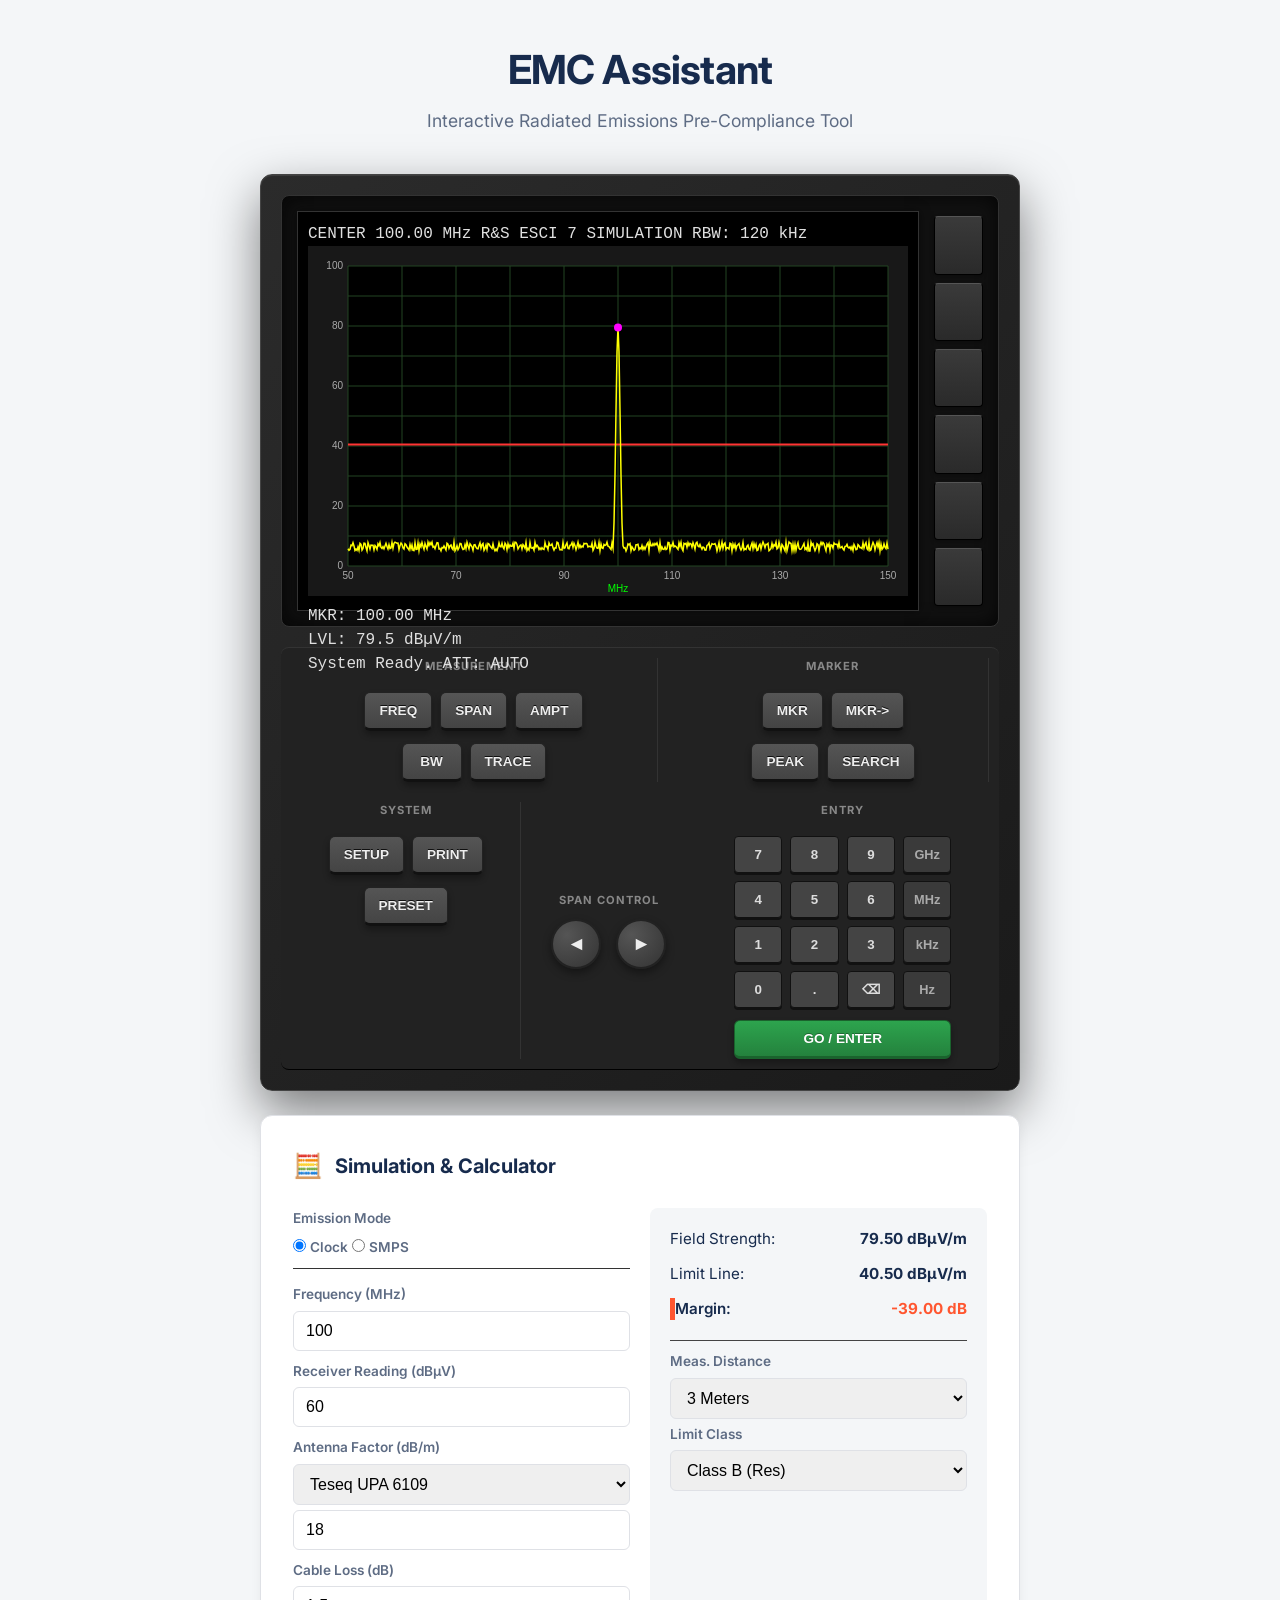
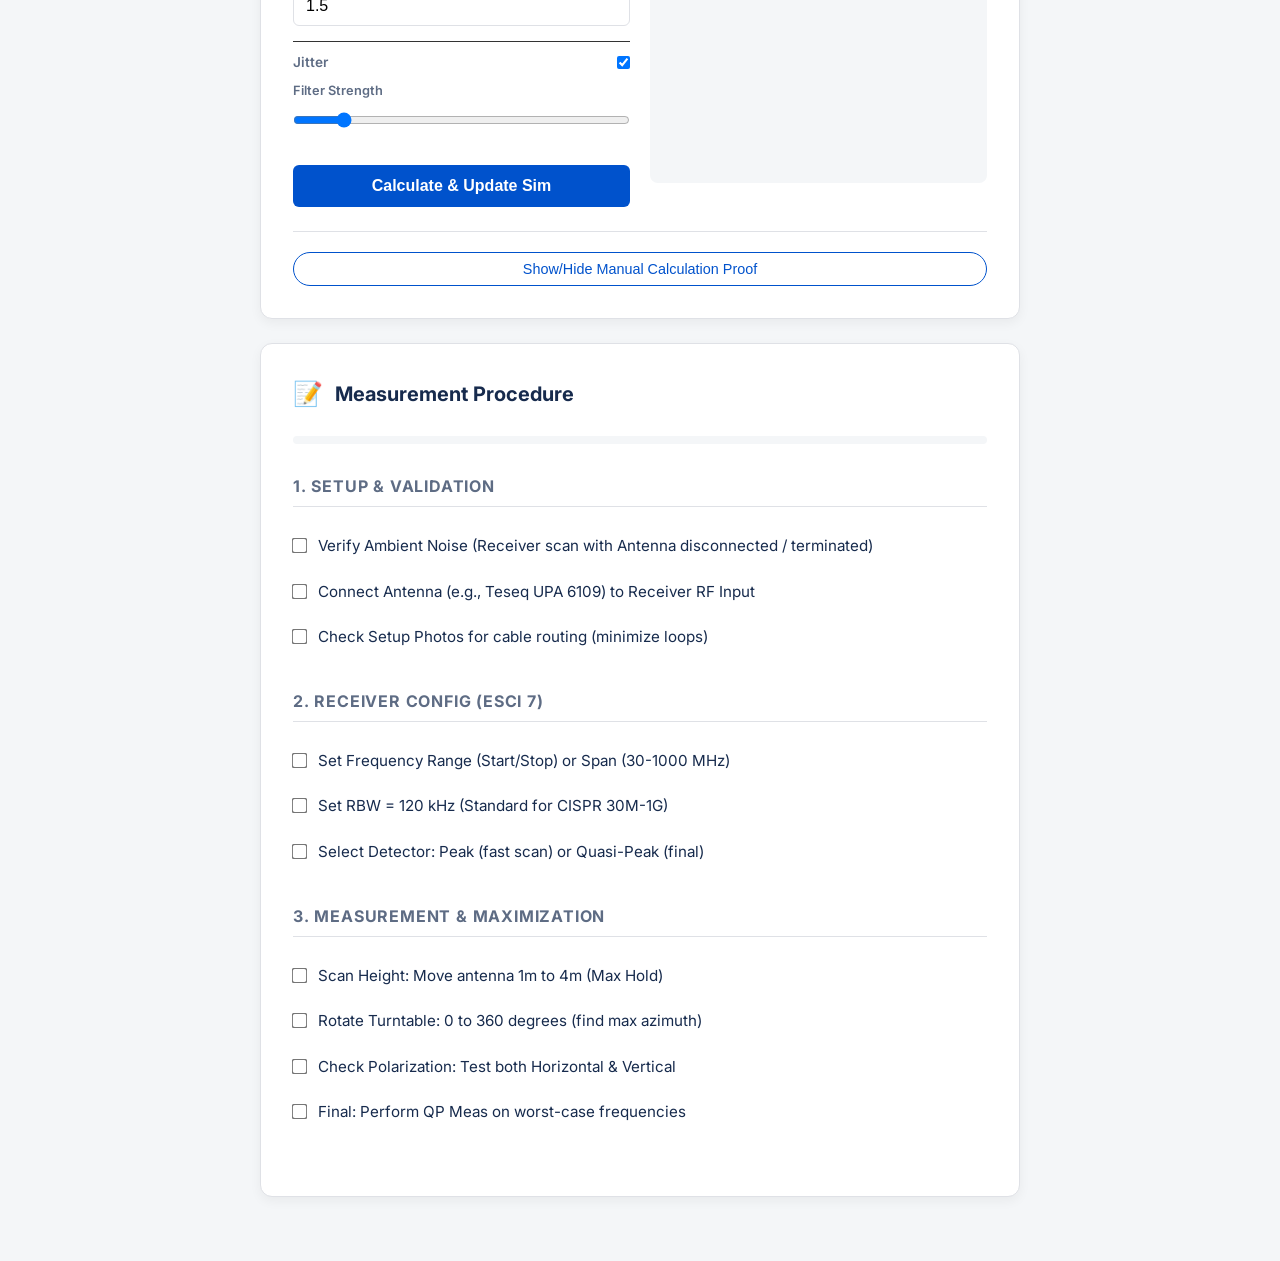
==== index.html @ 4be661ae "remove knob Added incrementing and deprecating arrows for frequency span instead" ====
<!DOCTYPE html>
<html lang="en">

<head>
    <meta charset="UTF-8">
    <meta name="viewport" content="width=device-width, initial-scale=1.0">
    <title>EMC Pre-Compliance Assistant</title>
    <link rel="stylesheet" href="style.css">
    <link href="https://fonts.googleapis.com/css2?family=Inter:wght@400;600;700&display=swap" rel="stylesheet">
</head>

<body>

    <div class="container">
        <header>
            <h1>EMC Assistant</h1>
            <p>Interactive Radiated Emissions Pre-Compliance Tool</p>
        </header>

        <!-- Full ESCI 7 Interface Simulation -->
        <div class="card esci-chassis">
            <div class="esci-display-area">
                <!-- Screen -->
                <div class="esci-screen">
                    <div class="screen-header">
                        <span class="header-left" id="center-freq-readout">CENTER 500.00 MHz</span>
                        <span class="header-center">R&S ESCI 7 SIMULATION</span>
                        <span class="header-right rbw-ind">RBW: 120 kHz</span>
                    </div>
                    <div class="screen-plot-area">
                        <canvas id="esci-canvas" width="600" height="350"></canvas>
                        <div id="marker-readout" class="marker-readout" style="display:none;">
                            MKR: <span id="mkr-freq">--</span> MHz <br>
                            LVL: <span id="mkr-level">--</span> dBµV/m
                        </div>
                    </div>
                    <div class="screen-footer">
                        <span id="footer-msg">System Ready.</span>
                        <span>ATT: AUTO</span>
                    </div>
                </div>

                <!-- Softkeys -->
                <div class="softkeys-container">
                    <button class="softkey" id="sk-1"></button>
                    <button class="softkey" id="sk-2"></button>
                    <button class="softkey" id="sk-3"></button>
                    <button class="softkey" id="sk-4"></button>
                    <button class="softkey" id="sk-5"></button>
                    <button class="softkey" id="sk-6"></button>
                </div>
            </div>

            <!-- Controls -->
            <div class="esci-control-panel">
                <!-- Measurement Block -->
                <div class="control-group meas-keys">
                    <div class="group-label">MEASUREMENT</div>
                    <div class="key-row">
                        <button class="hardkey" id="key-freq">FREQ</button>
                        <button class="hardkey" id="key-span">SPAN</button>
                        <button class="hardkey" id="key-ampt">AMPT</button>
                    </div>
                    <div class="key-row">
                        <button class="hardkey" id="key-bw">BW</button>
                        <button class="hardkey" id="key-trace">TRACE</button>
                    </div>
                </div>

                <!-- Marker & Search -->
                <div class="control-group">
                    <div class="group-label">MARKER</div>
                    <div class="key-row">
                        <button class="hardkey" id="key-mkr">MKR</button>
                        <button class="hardkey" id="key-mkr-fctn">MKR-></button>
                    </div>
                    <div class="key-row">
                        <button class="hardkey" id="key-peak">PEAK</button>
                        <button class="hardkey" id="key-search">SEARCH</button>
                    </div>
                </div>

                <!-- System -->
                <div class="control-group">
                    <div class="group-label">SYSTEM</div>
                    <div class="key-row">
                        <button class="hardkey" id="key-setup">SETUP</button>
                        <button class="hardkey" id="key-print">PRINT</button>
                    </div>
                    <div class="key-row">
                        <button class="hardkey" id="key-preset">PRESET</button>
                    </div>
                </div>

                <!-- Span Controls -->
                <div class="span-controls">
                    <div class="group-label">SPAN CONTROL</div>
                    <div class="span-btn-row">
                        <button class="span-btn" id="btn-span-down">◄</button>
                        <button class="span-btn" id="btn-span-up">►</button>
                    </div>
                </div>

                <!-- Numeric Keypad -->
                <div class="control-group">
                    <div class="group-label">ENTRY</div>
                    <div class="numpad-grid">
                        <button class="numkey">7</button><button class="numkey">8</button><button
                            class="numkey">9</button>
                        <button class="unitkey">GHz</button>
                        <button class="numkey">4</button><button class="numkey">5</button><button
                            class="numkey">6</button>
                        <button class="unitkey">MHz</button>
                        <button class="numkey">1</button><button class="numkey">2</button><button
                            class="numkey">3</button>
                        <button class="unitkey">kHz</button>
                        <button class="numkey">0</button><button class="numkey">.</button><button
                            class="numkey">⌫</button>
                        <button class="unitkey">Hz</button>
                        <!-- GO Button -->
                        <button class="hardkey large" id="key-go"
                            style="grid-column: span 4; background:#4c9; margin-top:4px;">GO / ENTER</button>
                    </div>
                </div>
            </div>
        </div>


        <!-- Calculator Bounds: Merged Config -->
        <div class="card">
            <h2><span class="icon">🧮</span> Simulation & Calculator</h2>

            <div class="calculator-grid">
                <div class="inputs">
                    <!-- Source Mode Selector (Moved Here) -->
                    <div class="input-group"
                        style="border-bottom: 1px solid #333; padding-bottom: 10px; margin-bottom: 15px;">
                        <label>Emission Mode</label>
                        <div class="toggle-group">
                            <input type="radio" id="mode-clock" name="source-mode" value="clock" checked>
                            <label for="mode-clock" class="toggle-btn" style="flex:1; text-align:center;">Clock</label>

                            <input type="radio" id="mode-smps" name="source-mode" value="smps">
                            <label for="mode-smps" class="toggle-btn" style="flex:1; text-align:center;">SMPS</label>
                        </div>
                    </div>

                    <!-- Frequency -->
                    <div class="input-group">
                        <label>Frequency (MHz)</label>
                        <input type="number" id="freq" placeholder="Fund Ctr" value="100">
                    </div>

                    <!-- Voltage -->
                    <div class="input-group" style="margin-top:10px;">
                        <label>Receiver Reading (dBµV)</label>
                        <input type="number" id="voltage" placeholder="Reading" value="60">
                    </div>

                    <!-- Antenna Factor -->
                    <div class="input-group" style="margin-top:10px;">
                        <label>Antenna Factor (dB/m)</label>
                        <select id="ant-select" style="margin-bottom: 5px;">
                            <option value="upa">Teseq UPA 6109</option>
                            <option value="bicon">Generic Biconicon</option>
                            <option value="horn">Generic Horn</option>
                            <option value="custom">Custom</option>
                        </select>
                        <input type="number" id="af" placeholder="AF" value="18">
                    </div>

                    <!-- Cable Loss -->
                    <div class="input-group" style="margin-top:10px;">
                        <label>Cable Loss (dB)</label>
                        <input type="number" id="cable" placeholder="Loss" value="1.5">
                    </div>

                    <!-- Realism Toggles (Compact) -->
                    <div class="input-group" style="margin-top:15px; border-top: 1px solid #333; padding-top: 10px;">
                        <div style="display:flex; justify-content:space-between; align-items:center;">
                            <label style="margin:0;">Jitter</label>
                            <input type="checkbox" id="toggle-jitter" checked>
                        </div>
                        <div style="margin-top:5px;">
                            <label style="font-size:0.8rem;">Filter Strength</label>
                            <input type="range" id="filter-slider" min="0" max="100" value="10" style="width:100%;">
                        </div>
                        <!-- Hidden/Fixed values for Noise/Realism to simplify UI -->
                        <input type="hidden" id="realism-slider" value="80">
                        <input type="hidden" id="noise-slider" value="20">
                    </div>

                    <button class="primary-btn" id="calc-btn" style="margin-top: 20px;">Calculate & Update Sim</button>
                </div>

                <div class="results-area">
                    <div class="result-row">
                        <span>Field Strength:</span>
                        <strong id="total-field">--</strong>
                    </div>
                    <div class="result-row">
                        <span>Limit Line:</span>
                        <strong id="limit-val">--</strong>
                    </div>
                    <div class="result-row margin-row" id="result-box">
                        <span>Margin:</span>
                        <strong id="margin-val">--</strong>
                    </div>

                    <!-- Distance & Class moved to Result Side to save vertical space -->
                    <div style="margin-top:20px; border-top:1px solid #444; padding-top:10px;">
                        <div class="input-group">
                            <label>Meas. Distance</label>
                            <select id="dist">
                                <option value="3" selected>3 Meters</option>
                                <option value="10">10 Meters</option>
                            </select>
                        </div>
                        <div class="input-group" style="margin-top:5px;">
                            <label>Limit Class</label>
                            <select id="class">
                                <option value="B" selected>Class B (Res)</option>
                                <option value="A">Class A (Ind)</option>
                            </select>
                        </div>
                    </div>
                </div>
            </div>

            <!-- Calculation Proof Section -->
            <div class="proof-section">
                <button class="toggle-proof-btn" id="toggle-proof">Show/Hide Manual Calculation Proof</button>

                <div id="proof-content" class="proof-content hidden">
                    <h3>Step-by-Step Verification</h3>
                    <p style="margin-bottom: 20px; color: #666; font-size: 0.9rem;">
                        Compliance requires the total Field Strength be below the Limit Line.
                        <br>Formula: Field Strength = Reading + Antenna Factor + Cable Loss
                    </p>

                    <!-- Step 1: Voltage -->
                    <div class="proof-step">
                        <div class="step-header">
                            <div class="step-num">1</div>
                            <h4>Receiver Reading (Volts)</h4>
                            <div class="step-math" id="math-voltage">Input: <strong>--</strong></div>
                            <button class="bio-toggle" data-target="bio-volt">?</button>
                        </div>
                        <div class="bio-content hidden" id="bio-volt">
                            <strong>What is this?</strong> The raw voltage level measured at the receiver's RF input
                            port.
                            It is typically expressed in dBµV.
                        </div>
                    </div>

                    <!-- Step 2: Antenna Factor -->
                    <div class="proof-step">
                        <div class="step-header">
                            <div class="step-num">2</div>
                            <h4>Antenna Factor (dB/m)</h4>
                            <div class="step-math" id="math-af">Add: <strong>--</strong></div>
                            <button class="bio-toggle" data-target="bio-af">?</button>
                        </div>
                        <div class="bio-content hidden" id="bio-af">
                            <strong>What is this?</strong> The conversion factor that relates the voltage at the antenna
                            terminals to the actual electric field strength.
                        </div>
                    </div>

                    <!-- Step 3: Cable Loss -->
                    <div class="proof-step">
                        <div class="step-header">
                            <div class="step-num">3</div>
                            <h4>Cable Attenuation (Loss)</h4>
                            <div class="step-math" id="math-cable">Add: <strong>--</strong></div>
                            <button class="bio-toggle" data-target="bio-cable">?</button>
                        </div>
                        <div class="bio-content hidden" id="bio-cable">
                            <strong>What is this?</strong> Signal power lost as it travels through the coaxial cable.
                        </div>
                    </div>

                    <!-- Step 4: Total -->
                    <div class="proof-step" style="border-bottom: 2px solid var(--primary);">
                        <div class="step-header">
                            <div class="step-num">4</div>
                            <h4>Total Field Strength</h4>
                            <div class="step-math large-math" id="math-total"><strong>= --</strong></div>
                        </div>
                        <div class="step-explanation">
                            Compare this value to the Limit Line to determine Pass/Fail.
                        </div>
                    </div>

                </div>
            </div>
        </div>

        <!-- Procedure Checklist -->
        <div class="card">
            <h2><span class="icon">📝</span> Measurement Procedure</h2>
            <div class="progress-bar">
                <div class="progress-fill" id="progress-fill"></div>
            </div>

            <div class="checklist-group">
                <h3>1. Setup & Validation</h3>
                <div class="checkbox-item">
                    <input type="checkbox" data-id="1">
                    <span>Verify Ambient Noise (Receiver scan with Antenna disconnected / terminated)</span>
                </div>
                <div class="checkbox-item">
                    <input type="checkbox" data-id="2">
                    <span>Connect Antenna (e.g., Teseq UPA 6109) to Receiver RF Input</span>
                </div>
                <div class="checkbox-item">
                    <input type="checkbox" data-id="3">
                    <span>Check Setup Photos for cable routing (minimize loops)</span>
                </div>
            </div>

            <div class="checklist-group">
                <h3>2. Receiver Config (ESCI 7)</h3>
                <div class="checkbox-item">
                    <input type="checkbox" data-id="4">
                    <span>Set Frequency Range (Start/Stop) or Span (30-1000 MHz)</span>
                </div>
                <div class="checkbox-item">
                    <input type="checkbox" data-id="5">
                    <span>Set RBW = 120 kHz (Standard for CISPR 30M-1G)</span>
                </div>
                <div class="checkbox-item">
                    <input type="checkbox" data-id="6">
                    <span>Select Detector: Peak (fast scan) or Quasi-Peak (final)</span>
                </div>
            </div>

            <div class="checklist-group">
                <h3>3. Measurement & Maximization</h3>
                <div class="checkbox-item">
                    <input type="checkbox" data-id="7">
                    <span>Scan Height: Move antenna 1m to 4m (Max Hold)</span>
                </div>
                <div class="checkbox-item">
                    <input type="checkbox" data-id="8">
                    <span>Rotate Turntable: 0 to 360 degrees (find max azimuth)</span>
                </div>
                <div class="checkbox-item">
                    <input type="checkbox" data-id="9">
                    <span>Check Polarization: Test both Horizontal & Vertical</span>
                </div>
                <div class="checkbox-item">
                    <input type="checkbox" data-id="10">
                    <span>Final: Perform QP Meas on worst-case frequencies</span>
                </div>
            </div>
        </div>
    </div>

    <script src="app.js"></script>
</body>

</html>
---- style.css ----
:root {
    --primary: #0052cc;
    --primary-hover: #0043a8;
    --bg-color: #f4f6f8;
    --card-bg: #ffffff;
    --text-main: #172b4d;
    --text-secondary: #5e6c84;
    --border-color: #dfe1e6;
    --success: #36b37e;
    --danger: #ff5630;
    --warning: #ffab00;
}

* {
    box-sizing: border-box;
    margin: 0;
    padding: 0;
}

body {
    font-family: 'Inter', -apple-system, BlinkMacSystemFont, sans-serif;
    background-color: var(--bg-color);
    color: var(--text-main);
    line-height: 1.5;
    -webkit-font-smoothing: antialiased;
}

.container {
    max-width: 800px;
    margin: 0 auto;
    padding: 40px 20px;
}

header {
    text-align: center;
    margin-bottom: 40px;
}

header h1 {
    font-weight: 700;
    font-size: 2.5rem;
    color: var(--text-main);
    margin-bottom: 8px;
    letter-spacing: -0.02em;
}

header p {
    color: var(--text-secondary);
    font-size: 1.1rem;
}

.card {
    background: var(--card-bg);
    border-radius: 12px;
    padding: 32px;
    margin-bottom: 24px;
    box-shadow: 0 4px 12px rgba(0, 0, 0, 0.05);
    border: 1px solid var(--border-color);
}

h2 {
    font-size: 1.25rem;
    margin-bottom: 24px;
    display: flex;
    align-items: center;
    gap: 12px;
}

.icon {
    font-size: 1.5rem;
}

/* Calculator Styles */
.calculator-grid {
    display: grid;
    grid-template-columns: 1fr 1fr;
    gap: 20px;
    margin-bottom: 24px;
}

.input-group {
    display: flex;
    flex-direction: column;
}

.input-group label {
    font-size: 0.85rem;
    font-weight: 600;
    margin-bottom: 6px;
    color: var(--text-secondary);
}

.input-group input,
.input-group select {
    padding: 10px 12px;
    border: 1px solid var(--border-color);
    border-radius: 6px;
    font-size: 1rem;
    transition: border-color 0.2s;
}

.input-group input:focus,
.input-group select:focus {
    outline: none;
    border-color: var(--primary);
    box-shadow: 0 0 0 2px rgba(0, 82, 204, 0.2);
}

.primary-btn {
    width: 100%;
    padding: 12px;
    background-color: var(--primary);
    color: white;
    border: none;
    border-radius: 6px;
    font-weight: 600;
    font-size: 1rem;
    cursor: pointer;
    transition: background-color 0.2s;
}

.primary-btn:hover {
    background-color: var(--primary-hover);
}

.results-area {
    background-color: var(--bg-color);
    padding: 20px;
    border-radius: 8px;
    margin-bottom: 24px;
}

.result-row {
    display: flex;
    justify-content: space-between;
    margin-bottom: 12px;
    font-size: 0.95rem;
}

.result-row:last-child {
    margin-bottom: 0;
    padding-top: 12px;
    border-top: 1px solid var(--border-color);
}

.margin-row span {
    font-weight: 600;
}

.pass {
    color: var(--success);
}

.fail {
    color: var(--danger);
}

/* Checklist Styles */
.progress-bar {
    height: 8px;
    background-color: var(--bg-color);
    border-radius: 4px;
    margin-bottom: 30px;
    overflow: hidden;
}

.progress-fill {
    height: 100%;
    background-color: var(--success);
    width: 0%;
    transition: width 0.3s ease;
}

.checklist-group {
    margin-bottom: 30px;
}

.checklist-group h3 {
    font-size: 1rem;
    text-transform: uppercase;
    letter-spacing: 0.05em;
    color: var(--text-secondary);
    margin-bottom: 16px;
    border-bottom: 1px solid var(--border-color);
    padding-bottom: 8px;
}

.checkbox-item {
    display: flex;
    align-items: flex-start;
    padding: 12px 0;
    cursor: pointer;
    transition: background-color 0.1s;
}

.checkbox-item:hover {
    background-color: rgba(0, 0, 0, 0.01);
}

.checkbox-item input {
    margin-right: 12px;
    margin-top: 4px;
    transform: scale(1.2);
}

.checkbox-item span {
    font-size: 0.95rem;
    line-height: 1.4;
}

/* Full Front Panel Simulation - Modern Dark Theme */
.esci-chassis {
    background: linear-gradient(135deg, #2b2b2b 0%, #1a1a1a 100%);
    border: 1px solid #444;
    border-radius: 12px;
    padding: 20px;
    box-shadow:
        0 20px 50px rgba(0, 0, 0, 0.5),
        inset 0 1px 1px rgba(255, 255, 255, 0.1);
    display: flex;
    flex-direction: column;
    gap: 20px;
}

.esci-display-area {
    display: flex;
    gap: 15px;
    background: #111;
    padding: 15px;
    border-radius: 8px;
    border: 1px solid #333;
    box-shadow: inset 0 0 20px rgba(0, 0, 0, 0.8);
}

/* Screen Layout */
.esci-screen {
    flex-grow: 1;
    background-color: #000;
    font-family: 'Consolas', 'Courier New', monospace;
    color: #e0e0e0;
    position: relative;
    height: 400px;
    border: 1px solid #333;
    display: flex;
    flex-direction: column;
    padding: 10px;
    box-shadow: 0 0 10px rgba(0, 0, 0, 0.5);
}

/* ... (Keep screen internals same, they are canvas/text) ... */

/* Softkeys - Modern Vertical Strip */
.softkeys-container {
    display: flex;
    flex-direction: column;
    gap: 8px;
    width: 90px;
    padding: 5px 0;
}

.softkey {
    flex-grow: 1;
    background: linear-gradient(to bottom, #3a3a3a, #2a2a2a);
    color: #ccc;
    border: 1px solid #000;
    border-top: 1px solid #555;
    border-radius: 4px;
    font-size: 0.75rem;
    font-weight: 600;
    cursor: pointer;
    transition: all 0.2s;
    text-transform: uppercase;
    box-shadow: 0 2px 4px rgba(0, 0, 0, 0.3);
    text-shadow: 0 -1px 0 rgba(0, 0, 0, 0.5);
}

.softkey:hover {
    background: linear-gradient(to bottom, #444, #333);
    color: #fff;
}

.softkey:active {
    background: #222;
    box-shadow: inset 0 2px 4px rgba(0, 0, 0, 0.5);
    transform: translateY(1px);
}

.softkey.active-sk {
    background: linear-gradient(to bottom, #0052cc, #003d99);
    color: white;
    box-shadow: 0 0 10px rgba(0, 82, 204, 0.5);
    border-color: #003380;
}

/* Control Panel - Streamlined Modern Layout */
.esci-control-panel {
    display: flex;
    flex-wrap: wrap;
    gap: 20px;
    justify-content: space-between;
    /* "Streamline" distribution */
    align-items: stretch;
    padding: 10px;
    background: #222;
    border-radius: 8px;
    border-top: 1px solid #333;
    border-bottom: 1px solid #000;
}

.control-group {
    background: transparent;
    /* Remove "box" look */
    border: none;
    border-right: 1px solid #333;
    /* Separators */
    padding: 0 20px;
    border-radius: 0;
    display: flex;
    flex-direction: column;
    align-items: center;
    gap: 12px;
    flex-grow: 1;
}

.control-group:last-child {
    border-right: none;
}

.group-label {
    font-size: 0.7rem;
    font-weight: 700;
    color: #888;
    margin-bottom: 5px;
    text-transform: uppercase;
    letter-spacing: 1px;
}

.key-row {
    display: flex;
    gap: 8px;
    flex-wrap: wrap;
    justify-content: center;
}

/* Hardkeys - Modern feel */
.hardkey {
    background: linear-gradient(to bottom, #555, #444);
    border: 1px solid #222;
    border-bottom: 3px solid #111;
    /* Physical depth */
    border-radius: 6px;
    padding: 10px 14px;
    font-size: 0.85rem;
    font-weight: 600;
    color: #eee;
    cursor: pointer;
    box-shadow: 0 4px 6px rgba(0, 0, 0, 0.3);
    text-shadow: 0 -1px 0 rgba(0, 0, 0, 0.8);
    transition: all 0.1s ease;
    min-width: 60px;
}

.hardkey:hover {
    background: linear-gradient(to bottom, #666, #555);
    color: #fff;
    transform: translateY(-1px);
}

.hardkey:active {
    transform: translateY(2px);
    border-bottom: 1px solid #111;
    box-shadow: inset 0 2px 4px rgba(0, 0, 0, 0.5);
    background: #333;
}

/* Specific Key Styles */
#key-go {
    background: linear-gradient(to bottom, #2da44e, #24823d) !important;
    color: white !important;
    border-color: #1a632d !important;
    text-shadow: 0 -1px 0 rgba(0, 0, 0, 0.3);
}

#key-go:hover {
    background: linear-gradient(to bottom, #35bf5b, #2aa04b) !important;
    box-shadow: 0 0 15px rgba(46, 164, 78, 0.4);
}

/* Span Control Buttons */
.span-controls {
    display: flex;
    flex-direction: column;
    align-items: center;
    justify-content: center;
    padding: 10px;
}

.span-btn-row {
    display: flex;
    gap: 15px;
    margin-top: 5px;
}

.span-btn {
    width: 50px;
    height: 50px;
    border-radius: 50%;
    background: radial-gradient(circle at 30% 30%, #555, #333);
    color: #eee;
    font-size: 1.2rem;
    border: 2px solid #222;
    box-shadow: 0 4px 8px rgba(0, 0, 0, 0.4);
    cursor: pointer;
    transition: all 0.1s;
    display: flex;
    align-items: center;
    justify-content: center;
}

.span-btn:hover {
    background: radial-gradient(circle at 30% 30%, #666, #444);
    color: #fff;
    transform: scale(1.05);
}

.span-btn:active {
    background: #222;
    transform: scale(0.95);
    box-shadow: inset 0 2px 4px rgba(0, 0, 0, 0.5);
}

/* Numpad Clean up */
.numpad-grid {
    display: grid;
    grid-template-columns: repeat(4, 1fr);
    gap: 8px;
}

.numkey,
.unitkey {
    background: #444;
    color: #ddd;
    border: 1px solid #111;
    padding: 10px;
    border-radius: 4px;
    font-weight: bold;
    cursor: pointer;
    box-shadow: 0 2px 0 #111;
}

.numkey:active,
.unitkey:active {
    transform: translateY(2px);
    box-shadow: none;
}

.unitkey {
    background: #3a3a3a;
    color: #aaa;
    font-size: 0.8rem;
}


/* Proof Section Styles */
.proof-section {
    margin-top: 24px;
    border-top: 1px solid var(--border-color);
    padding-top: 20px;
}

.toggle-proof-btn {
    background: none;
    border: 1px solid var(--primary);
    color: var(--primary);
    padding: 8px 16px;
    border-radius: 20px;
    cursor: pointer;
    font-size: 0.9rem;
    width: 100%;
    transition: all 0.2s;
}

.toggle-proof-btn:hover {
    background-color: rgba(0, 82, 204, 0.1);
}

.proof-content {
    margin-top: 20px;
    background-color: var(--bg-color);
    padding: 20px;
    border-radius: 8px;
}

.proof-content.hidden {
    display: none;
}

.proof-step {
    display: flex;
    align-items: flex-start;
    /* Changed to start for bio expansion */
    flex-wrap: wrap;
    /* Allow bio to break line */
    margin-bottom: 16px;
    padding-bottom: 16px;
    border-bottom: 1px solid #e0e0e0;
}

.step-header {
    display: flex;
    align-items: center;
    width: 100%;
    margin-bottom: 8px;
}

.step-num {
    background-color: var(--primary);
    color: white;
    width: 24px;
    height: 24px;
    border-radius: 50%;
    display: flex;
    align-items: center;
    justify-content: center;
    font-weight: bold;
    font-size: 0.8rem;
    margin-right: 12px;
}

.proof-step h4 {
    font-size: 1rem;
    margin-right: 10px;
    flex-grow: 1;
}

.bio-toggle {
    background: #eee;
    border: none;
    width: 20px;
    height: 20px;
    border-radius: 50%;
    cursor: pointer;
    font-size: 0.8rem;
    color: #666;
}

.bio-toggle:hover {
    background: #ddd;
    color: #333;
}

.bio-content {
    width: 100%;
    background: #fff;
    padding: 10px;
    border-left: 3px solid var(--warning);
    margin: 8px 0 8px 36px;
    font-size: 0.85rem;
    color: #444;
}

.bio-content.hidden {
    display: none;
}

.step-math {
    margin-left: 36px;
    font-family: monospace;
    font-size: 1.1rem;
    color: var(--text-main);
}

.large-math {
    font-size: 1.3rem;
    color: var(--primary);
}

.step-explanation {
    margin-left: 36px;
    font-size: 0.85rem;
    color: var(--text-secondary);
    margin-top: 4px;
}

.info-icon {
    font-size: 0.8rem;

    /* Source Config Panel */
    .source-config-card {
        border-left: 5px solid var(--primary);
    }

    .source-grid {
        display: grid;
        grid-template-columns: repeat(auto-fit, minmax(180px, 1fr));
        gap: 20px;
        align-items: start;
    }

    .control-section {
        display: flex;
        flex-direction: column;
        gap: 8px;
    }

    .control-section label {
        font-size: 0.8rem;
        font-weight: 700;
        color: var(--text-secondary);
        text-transform: uppercase;
    }

    /* Custom Toggle Group */
    .toggle-group {
        display: flex;
        background: #e0e0e0;
        border-radius: 6px;
        padding: 4px;
        border: 1px solid #ccc;
    }

    .toggle-group input {
        display: none;
    }

    .toggle-btn {
        flex: 1;
        text-align: center;
        padding: 8px 12px;
        cursor: pointer;
        border-radius: 4px;
        font-size: 0.85rem;
        font-weight: 600;
        transition: all 0.2s;
        color: #555;
        text-transform: none;
    }

    .toggle-group input:checked+.toggle-btn {
        background: var(--primary);
        color: white;
        box-shadow: 0 2px 4px rgba(0, 0, 0, 0.2);
    }

    /* Input with Unit */
    .input-with-unit {
        display: flex;
        align-items: center;
        border: 1px solid var(--border-color);
        border-radius: 6px;
        overflow: hidden;
    }

    .input-with-unit input {
        border: none;
        padding: 8px 12px;
        flex-grow: 1;
        font-size: 1rem;
        width: 100%;
    }

    .input-with-unit input:focus {
        outline: none;
        background: #fff;
    }

    .unit-tag {
        background: #eee;
        padding: 8px 12px;
        font-size: 0.85rem;
        font-weight: 600;
        color: #555;
        border-left: 1px solid #ccc;
    }

    small {
        font-size: 0.75rem;
        color: #888;
    }

    /* Sliders */
    .slider-group {
        margin-bottom: 8px;
    }

    .slider-row {
        display: flex;
        align-items: center;
        gap: 10px;
        font-size: 0.8rem;
        color: #555;
    }

    input[type=range] {
        flex-grow: 1;
        accent-color: var(--primary);
    }

    .checkbox-simple {
        display: flex;
        align-items: center;
        gap: 8px;
        font-size: 0.9rem;
    }

    .checkbox-simple input {
        transform: scale(1.2);
        accent-color: var(--primary);
    }

    .slider-wrapper label {
        display: block;
        margin-bottom: 4px;
        font-size: 0.75rem;
        color: #555;
        text-transform: none;
    }
}
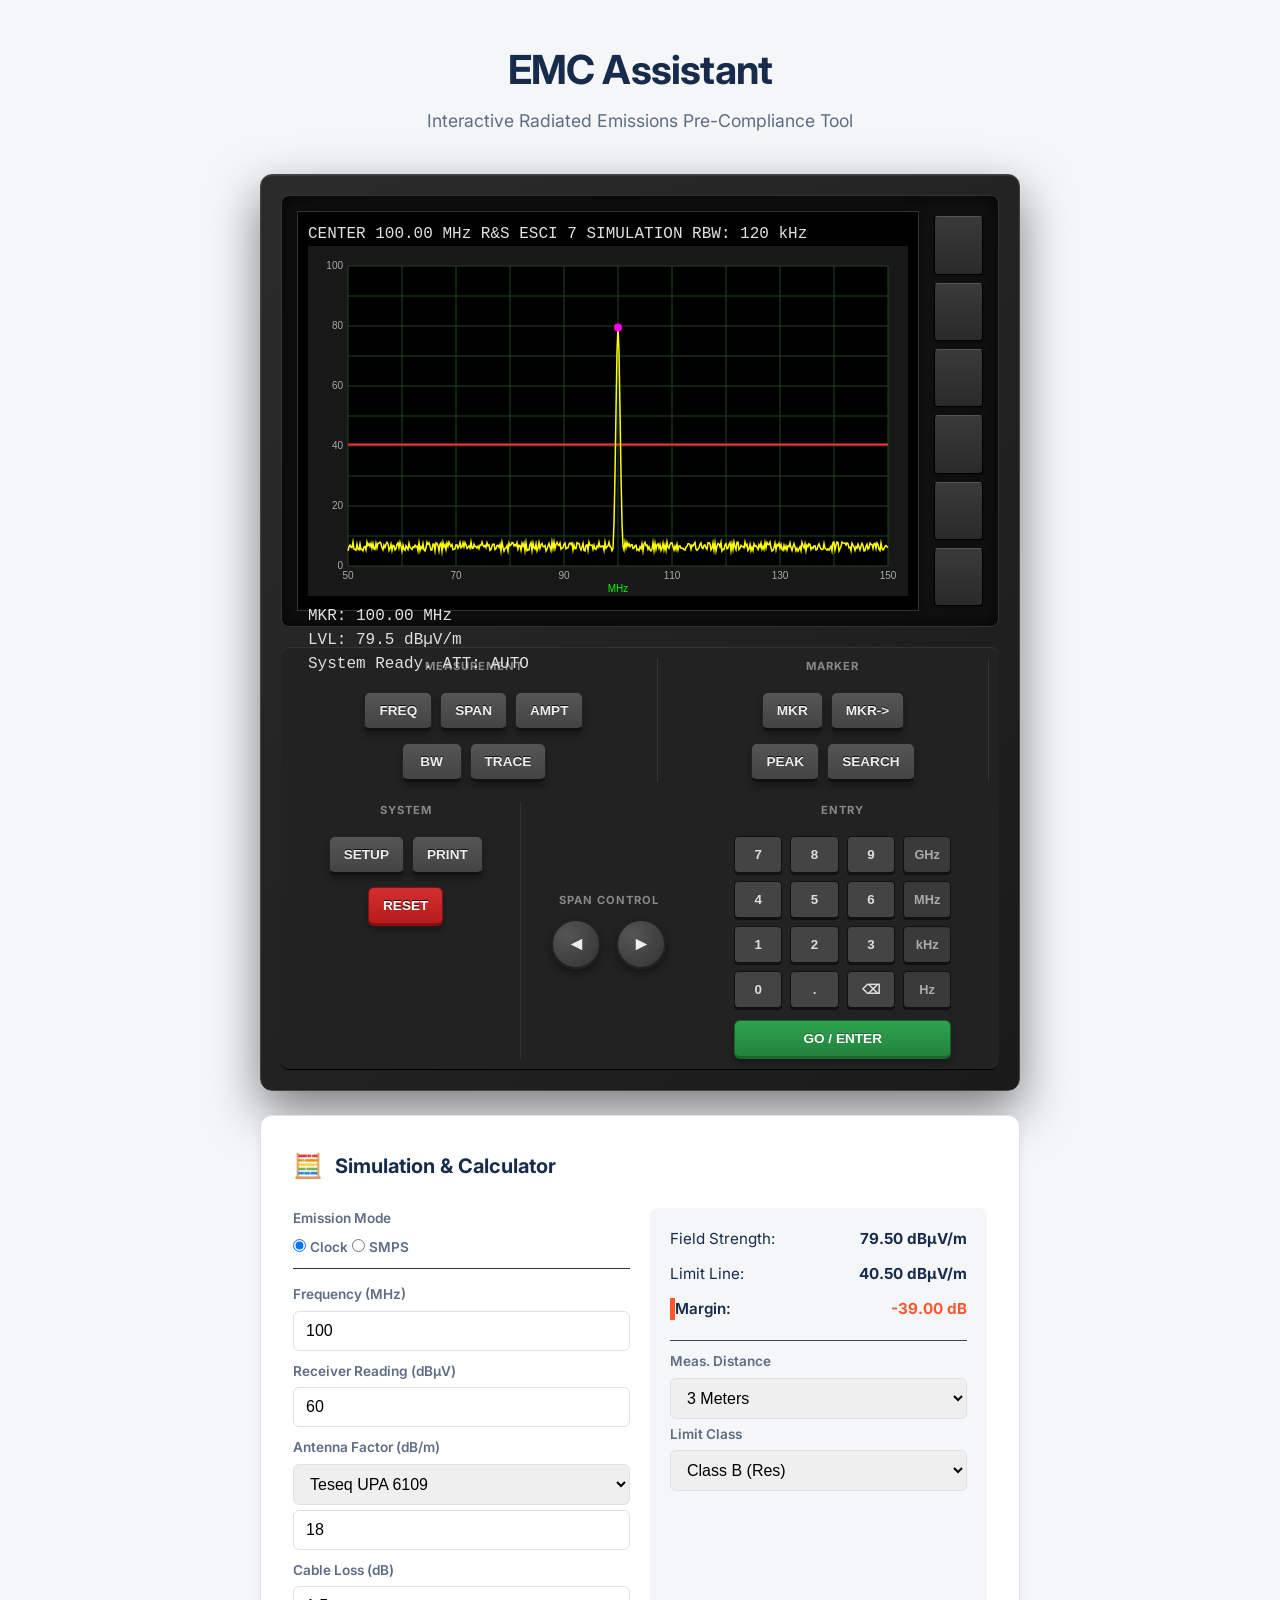
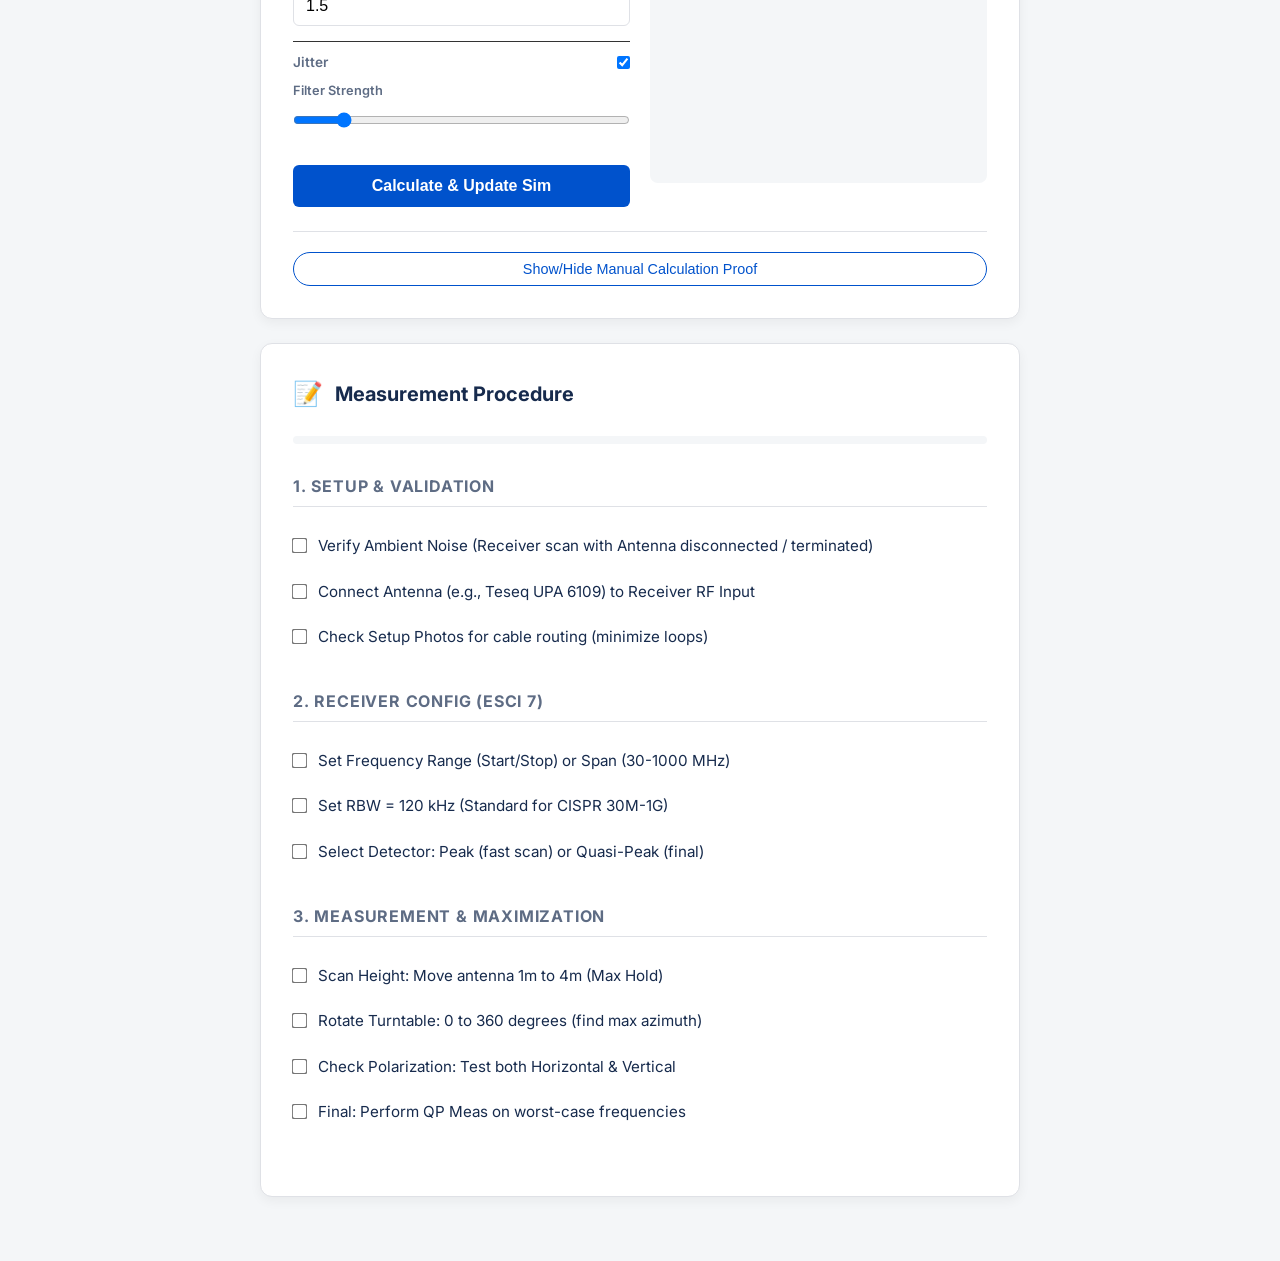
==== commit 3d94c620: "calc proof fix" ====
--- a/index.html
+++ b/index.html
@@ -88,7 +88,7 @@
                         <button class="hardkey" id="key-print">PRINT</button>
                     </div>
                     <div class="key-row">
-                        <button class="hardkey" id="key-preset">PRESET</button>
+                        <button class="hardkey danger-btn" id="key-preset">RESET</button>
                     </div>
                 </div>
 
--- a/style.css
+++ b/style.css
@@ -373,6 +373,17 @@
     background: #333;
 }
 
+.danger-btn {
+    background: linear-gradient(to bottom, #d32f2f, #b71c1c);
+    border-color: #8a1010;
+    color: white;
+}
+
+.danger-btn:hover {
+    background: linear-gradient(to bottom, #f44336, #d32f2f);
+    box-shadow: 0 0 10px rgba(211, 47, 47, 0.4);
+}
+
 /* Specific Key Styles */
 #key-go {
     background: linear-gradient(to bottom, #2da44e, #24823d) !important;
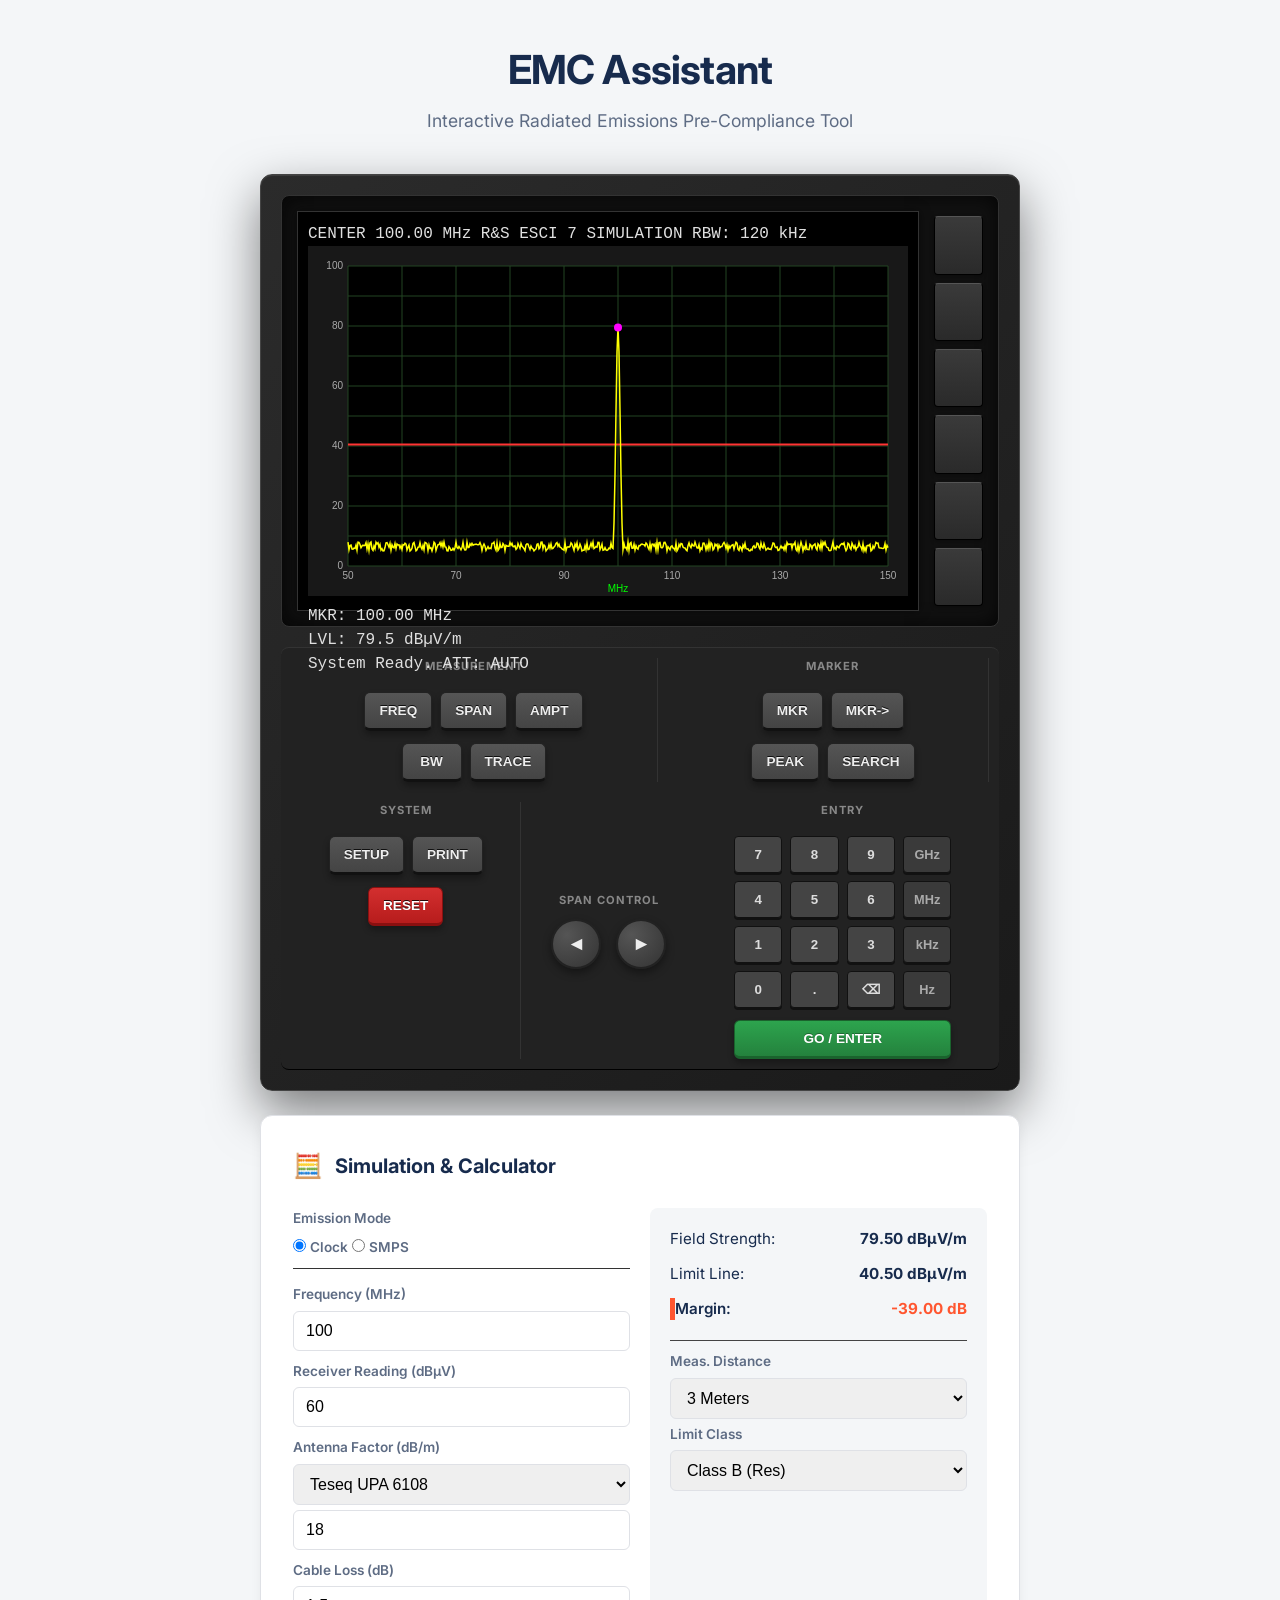
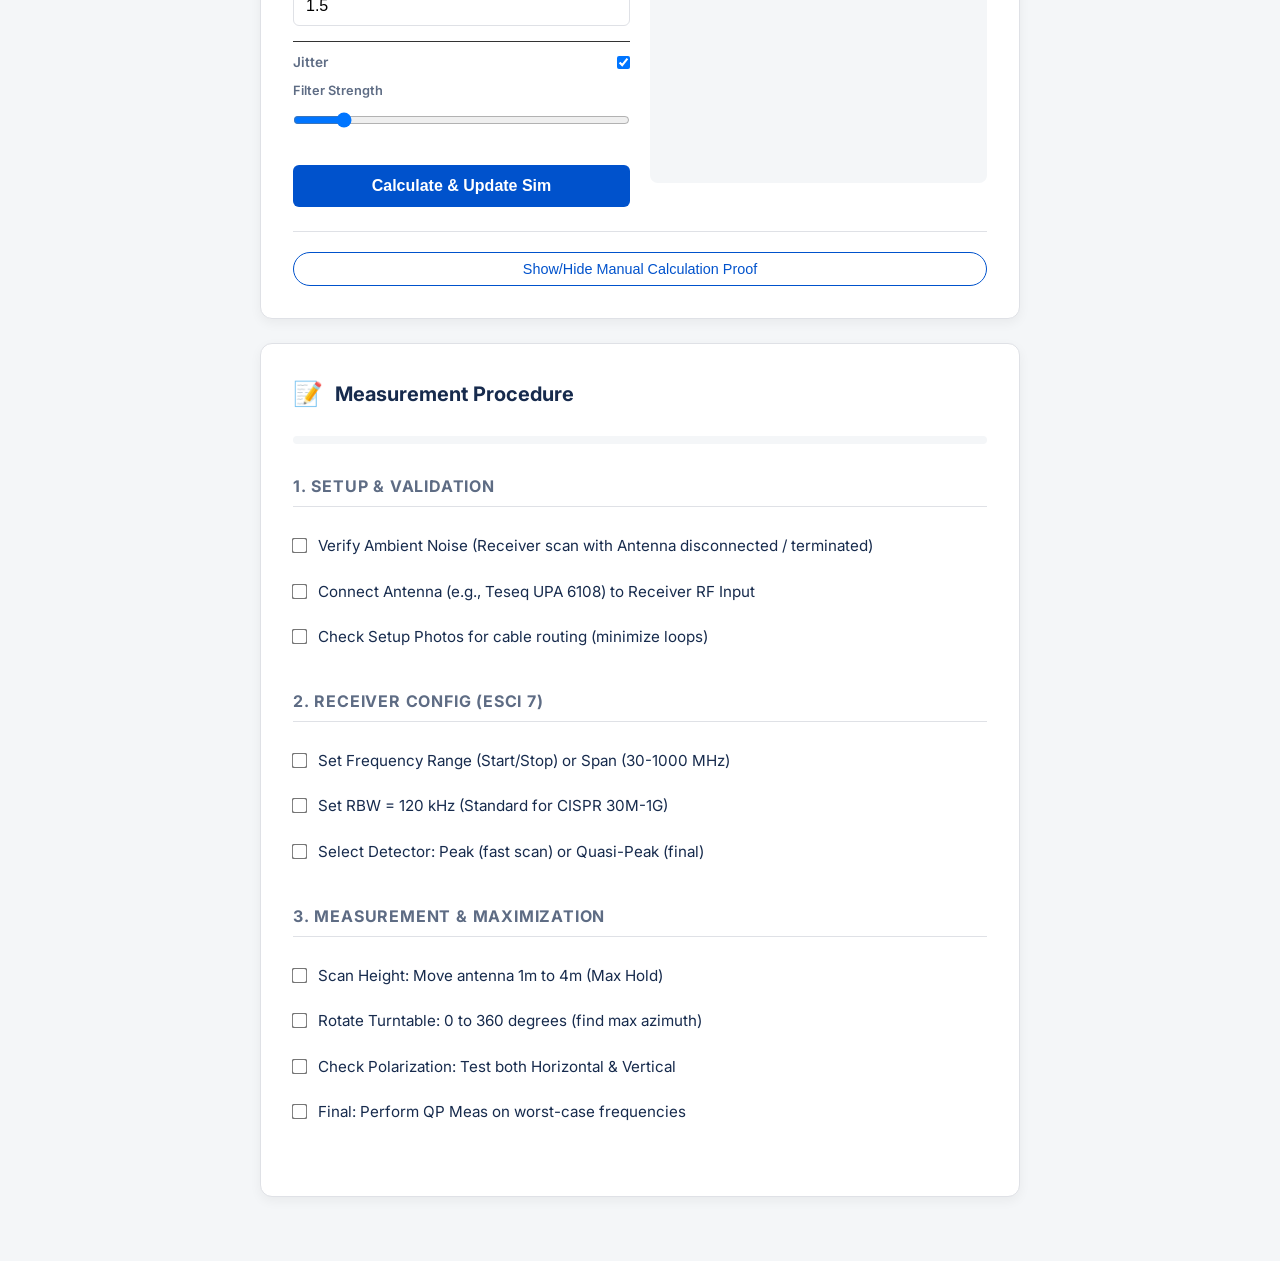
==== commit fd2de012: "fix span" ====
--- a/index.html
+++ b/index.html
@@ -161,7 +161,7 @@
                     <div class="input-group" style="margin-top:10px;">
                         <label>Antenna Factor (dB/m)</label>
                         <select id="ant-select" style="margin-bottom: 5px;">
-                            <option value="upa">Teseq UPA 6109</option>
+                            <option value="upa">Teseq UPA 6108</option>
                             <option value="bicon">Generic Biconicon</option>
                             <option value="horn">Generic Horn</option>
                             <option value="custom">Custom</option>
@@ -311,7 +311,7 @@
                 </div>
                 <div class="checkbox-item">
                     <input type="checkbox" data-id="2">
-                    <span>Connect Antenna (e.g., Teseq UPA 6109) to Receiver RF Input</span>
+                    <span>Connect Antenna (e.g., Teseq UPA 6108) to Receiver RF Input</span>
                 </div>
                 <div class="checkbox-item">
                     <input type="checkbox" data-id="3">
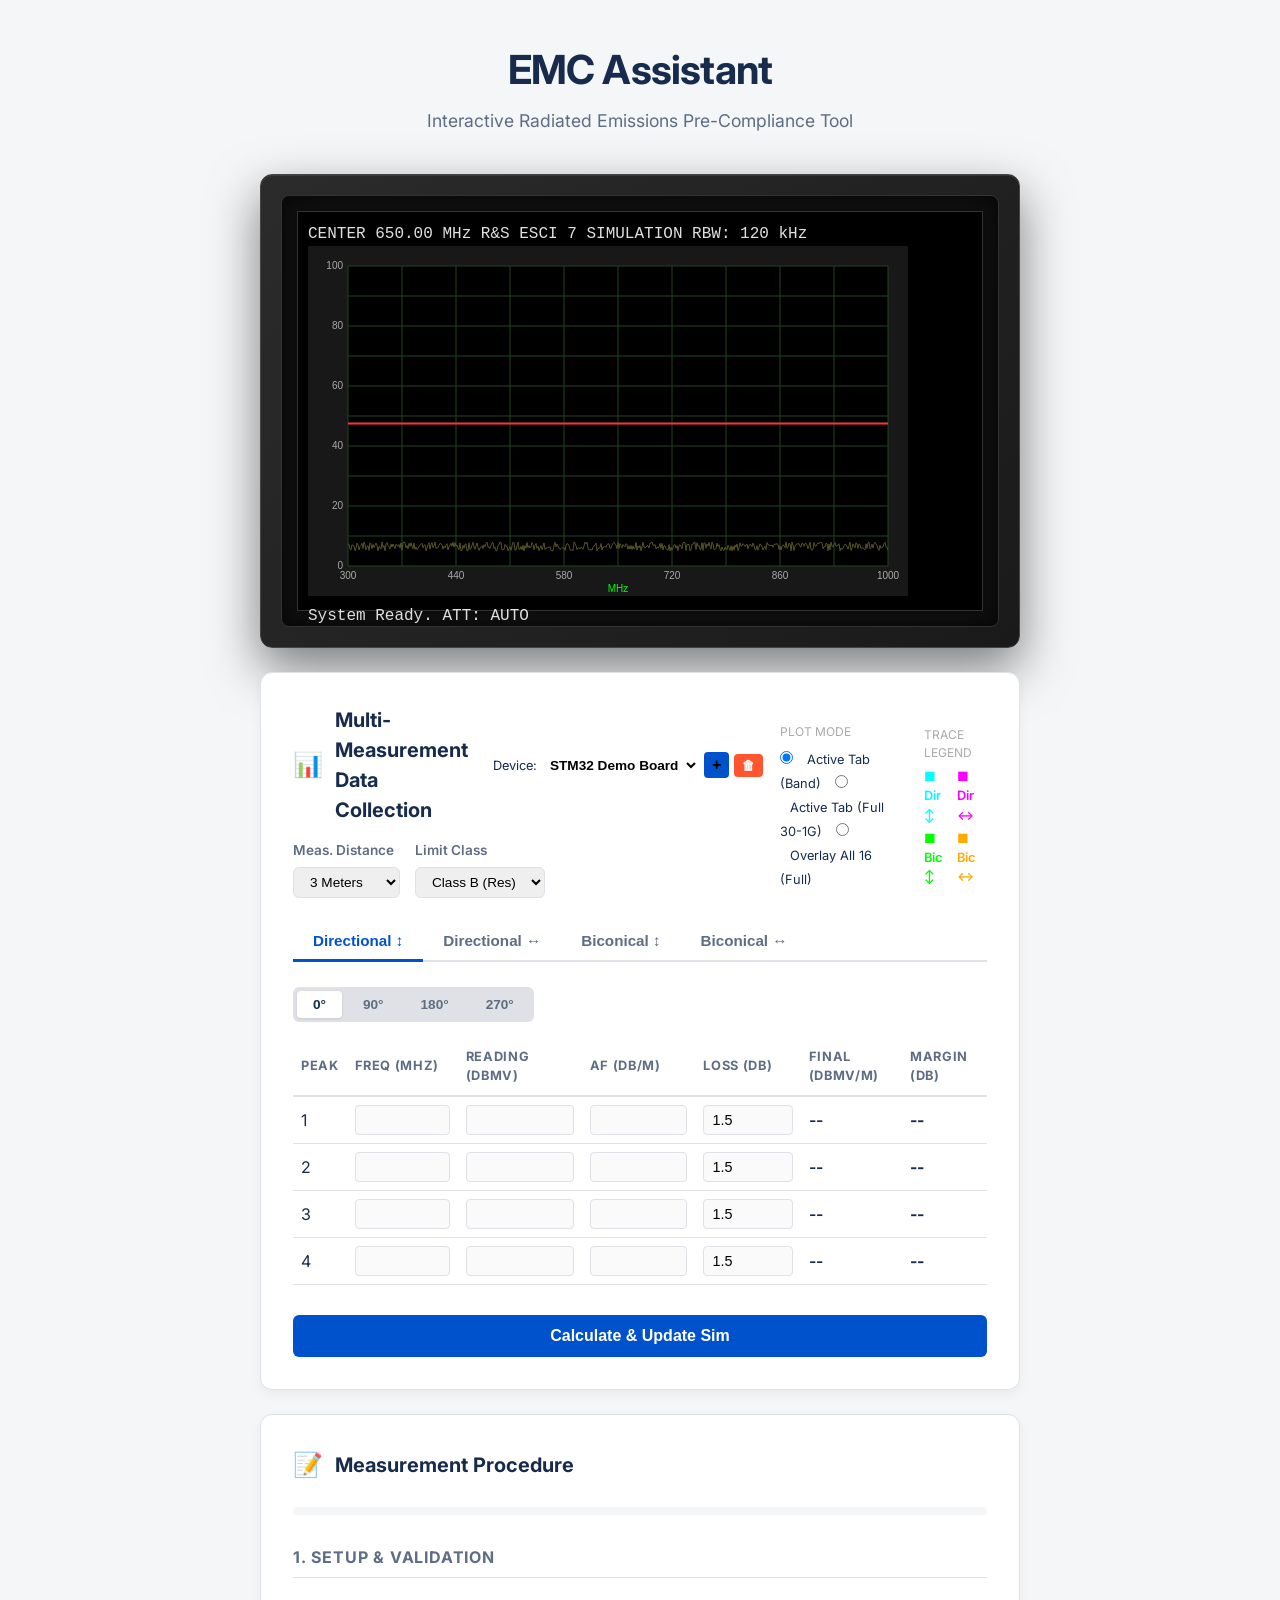
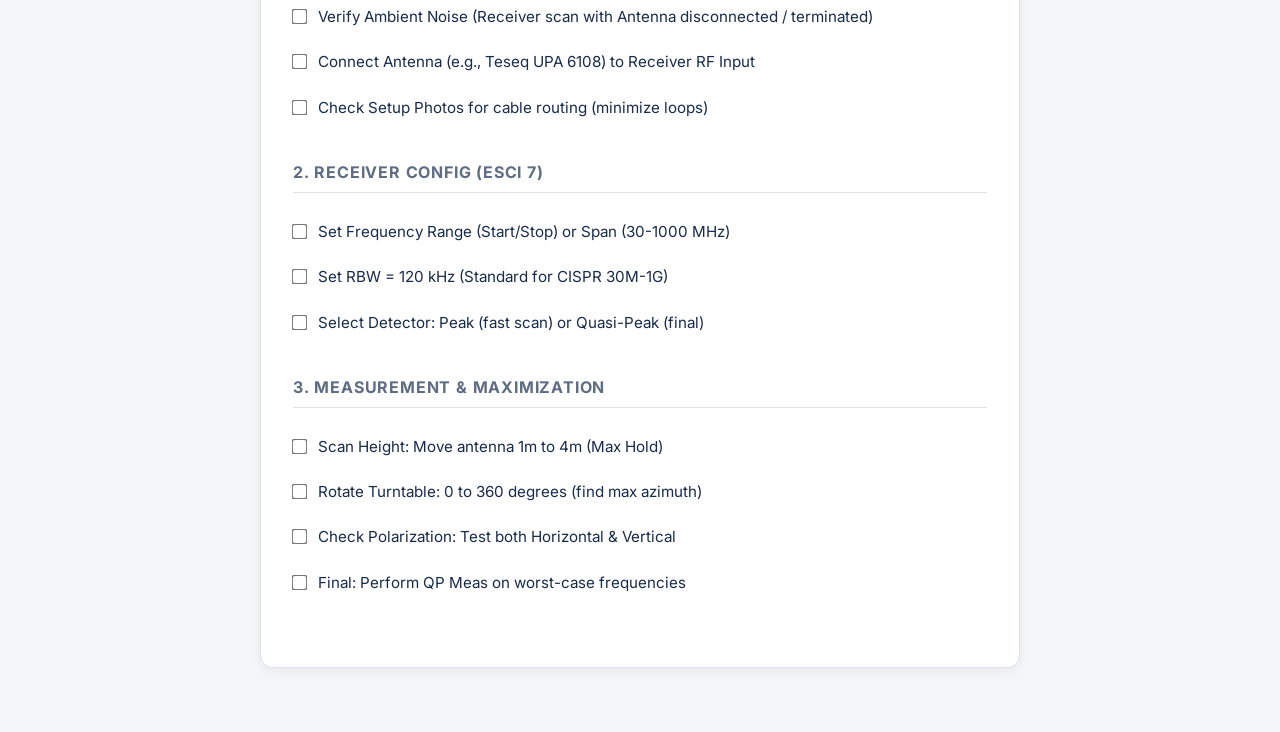
==== commit d499fad0: "major change Instead of just a simulation tool, I've made some pretty large changes; it now displays" ====
--- a/index.html
+++ b/index.html
@@ -40,263 +40,200 @@
                     </div>
                 </div>
 
-                <!-- Softkeys -->
-                <div class="softkeys-container">
-                    <button class="softkey" id="sk-1"></button>
-                    <button class="softkey" id="sk-2"></button>
-                    <button class="softkey" id="sk-3"></button>
-                    <button class="softkey" id="sk-4"></button>
-                    <button class="softkey" id="sk-5"></button>
-                    <button class="softkey" id="sk-6"></button>
-                </div>
-            </div>
-
-            <!-- Controls -->
-            <div class="esci-control-panel">
-                <!-- Measurement Block -->
-                <div class="control-group meas-keys">
-                    <div class="group-label">MEASUREMENT</div>
-                    <div class="key-row">
-                        <button class="hardkey" id="key-freq">FREQ</button>
-                        <button class="hardkey" id="key-span">SPAN</button>
-                        <button class="hardkey" id="key-ampt">AMPT</button>
-                    </div>
-                    <div class="key-row">
-                        <button class="hardkey" id="key-bw">BW</button>
-                        <button class="hardkey" id="key-trace">TRACE</button>
-                    </div>
-                </div>
-
-                <!-- Marker & Search -->
-                <div class="control-group">
-                    <div class="group-label">MARKER</div>
-                    <div class="key-row">
-                        <button class="hardkey" id="key-mkr">MKR</button>
-                        <button class="hardkey" id="key-mkr-fctn">MKR-></button>
-                    </div>
-                    <div class="key-row">
-                        <button class="hardkey" id="key-peak">PEAK</button>
-                        <button class="hardkey" id="key-search">SEARCH</button>
-                    </div>
-                </div>
-
-                <!-- System -->
-                <div class="control-group">
-                    <div class="group-label">SYSTEM</div>
-                    <div class="key-row">
-                        <button class="hardkey" id="key-setup">SETUP</button>
-                        <button class="hardkey" id="key-print">PRINT</button>
-                    </div>
-                    <div class="key-row">
-                        <button class="hardkey danger-btn" id="key-preset">RESET</button>
-                    </div>
-                </div>
-
-                <!-- Span Controls -->
-                <div class="span-controls">
-                    <div class="group-label">SPAN CONTROL</div>
-                    <div class="span-btn-row">
-                        <button class="span-btn" id="btn-span-down">◄</button>
-                        <button class="span-btn" id="btn-span-up">►</button>
-                    </div>
-                </div>
-
-                <!-- Numeric Keypad -->
-                <div class="control-group">
-                    <div class="group-label">ENTRY</div>
-                    <div class="numpad-grid">
-                        <button class="numkey">7</button><button class="numkey">8</button><button
-                            class="numkey">9</button>
-                        <button class="unitkey">GHz</button>
-                        <button class="numkey">4</button><button class="numkey">5</button><button
-                            class="numkey">6</button>
-                        <button class="unitkey">MHz</button>
-                        <button class="numkey">1</button><button class="numkey">2</button><button
-                            class="numkey">3</button>
-                        <button class="unitkey">kHz</button>
-                        <button class="numkey">0</button><button class="numkey">.</button><button
-                            class="numkey">⌫</button>
-                        <button class="unitkey">Hz</button>
-                        <!-- GO Button -->
-                        <button class="hardkey large" id="key-go"
-                            style="grid-column: span 4; background:#4c9; margin-top:4px;">GO / ENTER</button>
-                    </div>
-                </div>
+                <!-- Softkeys and Control Panel removed per user request -->
             </div>
         </div>
 
 
-        <!-- Calculator Bounds: Merged Config -->
+        <!-- 16-Point Multi-Measurement Data Collection -->
         <div class="card">
-            <h2><span class="icon">🧮</span> Simulation & Calculator</h2>
-
-            <div class="calculator-grid">
-                <div class="inputs">
-                    <!-- Source Mode Selector (Moved Here) -->
-                    <div class="input-group"
-                        style="border-bottom: 1px solid #333; padding-bottom: 10px; margin-bottom: 15px;">
-                        <label>Emission Mode</label>
-                        <div class="toggle-group">
-                            <input type="radio" id="mode-clock" name="source-mode" value="clock" checked>
-                            <label for="mode-clock" class="toggle-btn" style="flex:1; text-align:center;">Clock</label>
-
-                            <input type="radio" id="mode-smps" name="source-mode" value="smps">
-                            <label for="mode-smps" class="toggle-btn" style="flex:1; text-align:center;">SMPS</label>
+            <div style="display: flex; justify-content: space-between; align-items: flex-end; margin-bottom: 24px;">
+                <div>
+                    <div style="display: flex; align-items: center; gap: 15px; margin-bottom: 15px;">
+                        <h2 style="margin: 0;"><span class="icon">📊</span> Multi-Measurement Data Collection</h2>
+                        <div style="display: flex; gap: 5px; align-items: center; background: var(--surface); padding: 5px; border-radius: 6px; border: 1px solid var(--border);">
+                            <label style="margin:0; font-size: 0.8rem; padding-left: 5px;">Device:</label>
+                            <select id="device-selector" style="background: var(--bg); border: 1px solid var(--border); padding: 4px; font-size: 0.85rem; font-weight: 600; min-width: 150px; border-radius: 4px;">
+                                <!-- Options will be generated dynamically -->
+                            </select>
+                            <button id="add-device-btn" style="background: var(--primary); color: #000; border:none; padding: 4px 8px; border-radius: 4px; cursor: pointer; font-size:1rem; font-weight:bold;">+</button>
+                            <button id="del-device-btn" style="background: var(--danger); color: #fff; border:none; padding: 4px 8px; border-radius: 4px; cursor: pointer; font-size:0.8rem; font-weight:bold;">🗑</button>
                         </div>
                     </div>
-
-                    <!-- Frequency -->
-                    <div class="input-group">
-                        <label>Frequency (MHz)</label>
-                        <input type="number" id="freq" placeholder="Fund Ctr" value="100">
-                    </div>
-
-                    <!-- Voltage -->
-                    <div class="input-group" style="margin-top:10px;">
-                        <label>Receiver Reading (dBµV)</label>
-                        <input type="number" id="voltage" placeholder="Reading" value="60">
-                    </div>
-
-                    <!-- Antenna Factor -->
-                    <div class="input-group" style="margin-top:10px;">
-                        <label>Antenna Factor (dB/m)</label>
-                        <select id="ant-select" style="margin-bottom: 5px;">
-                            <option value="upa">Teseq UPA 6108</option>
-                            <option value="bicon">Generic Biconicon</option>
-                            <option value="horn">Generic Horn</option>
-                            <option value="custom">Custom</option>
-                        </select>
-                        <input type="number" id="af" placeholder="AF" value="18">
-                    </div>
-
-                    <!-- Cable Loss -->
-                    <div class="input-group" style="margin-top:10px;">
-                        <label>Cable Loss (dB)</label>
-                        <input type="number" id="cable" placeholder="Loss" value="1.5">
-                    </div>
-
-                    <!-- Realism Toggles (Compact) -->
-                    <div class="input-group" style="margin-top:15px; border-top: 1px solid #333; padding-top: 10px;">
-                        <div style="display:flex; justify-content:space-between; align-items:center;">
-                            <label style="margin:0;">Jitter</label>
-                            <input type="checkbox" id="toggle-jitter" checked>
-                        </div>
-                        <div style="margin-top:5px;">
-                            <label style="font-size:0.8rem;">Filter Strength</label>
-                            <input type="range" id="filter-slider" min="0" max="100" value="10" style="width:100%;">
-                        </div>
-                        <!-- Hidden/Fixed values for Noise/Realism to simplify UI -->
-                        <input type="hidden" id="realism-slider" value="80">
-                        <input type="hidden" id="noise-slider" value="20">
-                    </div>
-
-                    <button class="primary-btn" id="calc-btn" style="margin-top: 20px;">Calculate & Update Sim</button>
-                </div>
-
-                <div class="results-area">
-                    <div class="result-row">
-                        <span>Field Strength:</span>
-                        <strong id="total-field">--</strong>
-                    </div>
-                    <div class="result-row">
-                        <span>Limit Line:</span>
-                        <strong id="limit-val">--</strong>
-                    </div>
-                    <div class="result-row margin-row" id="result-box">
-                        <span>Margin:</span>
-                        <strong id="margin-val">--</strong>
-                    </div>
-
-                    <!-- Distance & Class moved to Result Side to save vertical space -->
-                    <div style="margin-top:20px; border-top:1px solid #444; padding-top:10px;">
+                    <div style="display: flex; gap: 15px;">
                         <div class="input-group">
                             <label>Meas. Distance</label>
-                            <select id="dist">
+                            <select id="dist" style="padding: 6px 12px; font-size: 0.85rem;">
                                 <option value="3" selected>3 Meters</option>
                                 <option value="10">10 Meters</option>
                             </select>
                         </div>
-                        <div class="input-group" style="margin-top:5px;">
+                        <div class="input-group">
                             <label>Limit Class</label>
-                            <select id="class">
+                            <select id="class" style="padding: 6px 12px; font-size: 0.85rem;">
                                 <option value="B" selected>Class B (Res)</option>
                                 <option value="A">Class A (Ind)</option>
                             </select>
                         </div>
                     </div>
                 </div>
-            </div>
-
-            <!-- Calculation Proof Section -->
-            <div class="proof-section">
-                <button class="toggle-proof-btn" id="toggle-proof">Show/Hide Manual Calculation Proof</button>
-
-                <div id="proof-content" class="proof-content hidden">
-                    <h3>Step-by-Step Verification</h3>
-                    <p style="margin-bottom: 20px; color: #666; font-size: 0.9rem;">
-                        Compliance requires the total Field Strength be below the Limit Line.
-                        <br>Formula: Field Strength = Reading + Antenna Factor + Cable Loss
-                    </p>
-
-                    <!-- Step 1: Voltage -->
-                    <div class="proof-step">
-                        <div class="step-header">
-                            <div class="step-num">1</div>
-                            <h4>Receiver Reading (Volts)</h4>
-                            <div class="step-math" id="math-voltage">Input: <strong>--</strong></div>
-                            <button class="bio-toggle" data-target="bio-volt">?</button>
-                        </div>
-                        <div class="bio-content hidden" id="bio-volt">
-                            <strong>What is this?</strong> The raw voltage level measured at the receiver's RF input
-                            port.
-                            It is typically expressed in dBµV.
-                        </div>
-                    </div>
-
-                    <!-- Step 2: Antenna Factor -->
-                    <div class="proof-step">
-                        <div class="step-header">
-                            <div class="step-num">2</div>
-                            <h4>Antenna Factor (dB/m)</h4>
-                            <div class="step-math" id="math-af">Add: <strong>--</strong></div>
-                            <button class="bio-toggle" data-target="bio-af">?</button>
-                        </div>
-                        <div class="bio-content hidden" id="bio-af">
-                            <strong>What is this?</strong> The conversion factor that relates the voltage at the antenna
-                            terminals to the actual electric field strength.
-                        </div>
-                    </div>
-
-                    <!-- Step 3: Cable Loss -->
-                    <div class="proof-step">
-                        <div class="step-header">
-                            <div class="step-num">3</div>
-                            <h4>Cable Attenuation (Loss)</h4>
-                            <div class="step-math" id="math-cable">Add: <strong>--</strong></div>
-                            <button class="bio-toggle" data-target="bio-cable">?</button>
-                        </div>
-                        <div class="bio-content hidden" id="bio-cable">
-                            <strong>What is this?</strong> Signal power lost as it travels through the coaxial cable.
-                        </div>
-                    </div>
-
-                    <!-- Step 4: Total -->
-                    <div class="proof-step" style="border-bottom: 2px solid var(--primary);">
-                        <div class="step-header">
-                            <div class="step-num">4</div>
-                            <h4>Total Field Strength</h4>
-                            <div class="step-math large-math" id="math-total"><strong>= --</strong></div>
-                        </div>
-                        <div class="step-explanation">
-                            Compare this value to the Limit Line to determine Pass/Fail.
-                        </div>
-                    </div>
-
-                </div>
-            </div>
+                
+                <div style="display: flex; gap: 20px; align-items: stretch; border: 1px solid var(--border); padding: 8px 12px; border-radius: 6px; background: var(--surface);">
+                     <div style="display: flex; flex-direction: column; justify-content: center;">
+                         <label style="font-size: 0.75rem; color: #aaa; margin-bottom: 5px; text-transform: uppercase;">Plot Mode</label>
+                         <div class="toggle-group" style="width: auto;">
+                             <input type="radio" id="plot-active" name="plot-mode" value="active" checked>
+                             <label for="plot-active" class="toggle-btn" style="padding: 6px 10px; font-size: 0.8rem;">Active Tab (Band)</label>
+                             <input type="radio" id="plot-active-full" name="plot-mode" value="active-full">
+                             <label for="plot-active-full" class="toggle-btn" style="padding: 6px 10px; font-size: 0.8rem;">Active Tab (Full 30-1G)</label>
+                             <input type="radio" id="plot-all" name="plot-mode" value="all">
+                             <label for="plot-all" class="toggle-btn" style="padding: 6px 10px; font-size: 0.8rem;">Overlay All 16 (Full)</label>
+                         </div>
+                     </div>
+                     <div style="border-left: 1px solid var(--border); padding-left: 15px; display: flex; flex-direction: column; justify-content: center;">
+                         <label style="font-size: 0.75rem; color: #aaa; margin-bottom: 5px; text-transform: uppercase;">Trace Legend</label>
+                         <div style="display: grid; grid-template-columns: 1fr 1fr; gap: 4px 15px; font-size: 0.8rem; font-weight: 600;">
+                             <span style="color: #00ffff;">■ Dir ↕</span>
+                             <span style="color: #ff00ff;">■ Dir ↔</span>
+                             <span style="color: #00ff00;">■ Bic ↕</span>
+                             <span style="color: #ffaa00;">■ Bic ↔</span>
+                         </div>
+                     </div>
+                </div>
+            </div>
+
+            <div class="tabs">
+                <button class="tab-btn active" data-tab="dir-v">Directional ↕</button>
+                <button class="tab-btn" data-tab="dir-h">Directional ↔</button>
+                <button class="tab-btn" data-tab="bic-v">Biconical ↕</button>
+                <button class="tab-btn" data-tab="bic-h">Biconical ↔</button>
+            </div>
+
+            <!-- Generate the 4 Tab Contents (we will use a JS loop to populate rows to save space, or just write them out) -->
+            <!-- Writing them out makes it clear and easy to read without complex JS rendering -->
+            
+            <div id="dir-v" class="tab-content active">
+                <div class="rotation-toggles">
+                    <button class="rot-btn active" data-rot="0">0°</button>
+                    <button class="rot-btn" data-rot="90">90°</button>
+                    <button class="rot-btn" data-rot="180">180°</button>
+                    <button class="rot-btn" data-rot="270">270°</button>
+                </div>
+                <table class="data-table">
+                    <thead><tr><th>Peak</th><th>Freq (MHz)</th><th>Reading (dBµV)</th><th>AF (dB/m)</th><th>Loss (dB)</th><th>Final (dBµV/m)</th><th>Margin (dB)</th></tr></thead>
+                    <tbody id="tbody-dir-v">
+                        <tr data-rot="0"><td>1</td><td><input type="number" class="t-freq"></td><td><input type="number" class="t-read"></td><td><input type="number" class="t-af"></td><td><input type="number" class="t-loss" value="1.5"></td><td class="t-final">--</td><td class="t-margin">--</td></tr>
+                        <tr data-rot="0"><td>2</td><td><input type="number" class="t-freq"></td><td><input type="number" class="t-read"></td><td><input type="number" class="t-af"></td><td><input type="number" class="t-loss" value="1.5"></td><td class="t-final">--</td><td class="t-margin">--</td></tr>
+                        <tr data-rot="0"><td>3</td><td><input type="number" class="t-freq"></td><td><input type="number" class="t-read"></td><td><input type="number" class="t-af"></td><td><input type="number" class="t-loss" value="1.5"></td><td class="t-final">--</td><td class="t-margin">--</td></tr>
+                        <tr data-rot="0"><td>4</td><td><input type="number" class="t-freq"></td><td><input type="number" class="t-read"></td><td><input type="number" class="t-af"></td><td><input type="number" class="t-loss" value="1.5"></td><td class="t-final">--</td><td class="t-margin">--</td></tr>
+                        <tr data-rot="90" style="display:none"><td>1</td><td><input type="number" class="t-freq"></td><td><input type="number" class="t-read"></td><td><input type="number" class="t-af"></td><td><input type="number" class="t-loss" value="1.5"></td><td class="t-final">--</td><td class="t-margin">--</td></tr>
+                        <tr data-rot="90" style="display:none"><td>2</td><td><input type="number" class="t-freq"></td><td><input type="number" class="t-read"></td><td><input type="number" class="t-af"></td><td><input type="number" class="t-loss" value="1.5"></td><td class="t-final">--</td><td class="t-margin">--</td></tr>
+                        <tr data-rot="90" style="display:none"><td>3</td><td><input type="number" class="t-freq"></td><td><input type="number" class="t-read"></td><td><input type="number" class="t-af"></td><td><input type="number" class="t-loss" value="1.5"></td><td class="t-final">--</td><td class="t-margin">--</td></tr>
+                        <tr data-rot="90" style="display:none"><td>4</td><td><input type="number" class="t-freq"></td><td><input type="number" class="t-read"></td><td><input type="number" class="t-af"></td><td><input type="number" class="t-loss" value="1.5"></td><td class="t-final">--</td><td class="t-margin">--</td></tr>
+                        <tr data-rot="180" style="display:none"><td>1</td><td><input type="number" class="t-freq"></td><td><input type="number" class="t-read"></td><td><input type="number" class="t-af"></td><td><input type="number" class="t-loss" value="1.5"></td><td class="t-final">--</td><td class="t-margin">--</td></tr>
+                        <tr data-rot="180" style="display:none"><td>2</td><td><input type="number" class="t-freq"></td><td><input type="number" class="t-read"></td><td><input type="number" class="t-af"></td><td><input type="number" class="t-loss" value="1.5"></td><td class="t-final">--</td><td class="t-margin">--</td></tr>
+                        <tr data-rot="180" style="display:none"><td>3</td><td><input type="number" class="t-freq"></td><td><input type="number" class="t-read"></td><td><input type="number" class="t-af"></td><td><input type="number" class="t-loss" value="1.5"></td><td class="t-final">--</td><td class="t-margin">--</td></tr>
+                        <tr data-rot="180" style="display:none"><td>4</td><td><input type="number" class="t-freq"></td><td><input type="number" class="t-read"></td><td><input type="number" class="t-af"></td><td><input type="number" class="t-loss" value="1.5"></td><td class="t-final">--</td><td class="t-margin">--</td></tr>
+                        <tr data-rot="270" style="display:none"><td>1</td><td><input type="number" class="t-freq"></td><td><input type="number" class="t-read"></td><td><input type="number" class="t-af"></td><td><input type="number" class="t-loss" value="1.5"></td><td class="t-final">--</td><td class="t-margin">--</td></tr>
+                        <tr data-rot="270" style="display:none"><td>2</td><td><input type="number" class="t-freq"></td><td><input type="number" class="t-read"></td><td><input type="number" class="t-af"></td><td><input type="number" class="t-loss" value="1.5"></td><td class="t-final">--</td><td class="t-margin">--</td></tr>
+                        <tr data-rot="270" style="display:none"><td>3</td><td><input type="number" class="t-freq"></td><td><input type="number" class="t-read"></td><td><input type="number" class="t-af"></td><td><input type="number" class="t-loss" value="1.5"></td><td class="t-final">--</td><td class="t-margin">--</td></tr>
+                        <tr data-rot="270" style="display:none"><td>4</td><td><input type="number" class="t-freq"></td><td><input type="number" class="t-read"></td><td><input type="number" class="t-af"></td><td><input type="number" class="t-loss" value="1.5"></td><td class="t-final">--</td><td class="t-margin">--</td></tr>
+                    </tbody>
+                </table>
+            </div>
+
+            <div id="dir-h" class="tab-content">
+                <div class="rotation-toggles">
+                    <button class="rot-btn active" data-rot="0">0°</button>
+                    <button class="rot-btn" data-rot="90">90°</button>
+                    <button class="rot-btn" data-rot="180">180°</button>
+                    <button class="rot-btn" data-rot="270">270°</button>
+                </div>
+                <table class="data-table">
+                    <thead><tr><th>Peak</th><th>Freq (MHz)</th><th>Reading (dBµV)</th><th>AF (dB/m)</th><th>Loss (dB)</th><th>Final (dBµV/m)</th><th>Margin (dB)</th></tr></thead>
+                    <tbody id="tbody-dir-h">
+                        <tr data-rot="0"><td>1</td><td><input type="number" class="t-freq"></td><td><input type="number" class="t-read"></td><td><input type="number" class="t-af"></td><td><input type="number" class="t-loss" value="1.5"></td><td class="t-final">--</td><td class="t-margin">--</td></tr>
+                        <tr data-rot="0"><td>2</td><td><input type="number" class="t-freq"></td><td><input type="number" class="t-read"></td><td><input type="number" class="t-af"></td><td><input type="number" class="t-loss" value="1.5"></td><td class="t-final">--</td><td class="t-margin">--</td></tr>
+                        <tr data-rot="0"><td>3</td><td><input type="number" class="t-freq"></td><td><input type="number" class="t-read"></td><td><input type="number" class="t-af"></td><td><input type="number" class="t-loss" value="1.5"></td><td class="t-final">--</td><td class="t-margin">--</td></tr>
+                        <tr data-rot="0"><td>4</td><td><input type="number" class="t-freq"></td><td><input type="number" class="t-read"></td><td><input type="number" class="t-af"></td><td><input type="number" class="t-loss" value="1.5"></td><td class="t-final">--</td><td class="t-margin">--</td></tr>
+                        <tr data-rot="90" style="display:none"><td>1</td><td><input type="number" class="t-freq"></td><td><input type="number" class="t-read"></td><td><input type="number" class="t-af"></td><td><input type="number" class="t-loss" value="1.5"></td><td class="t-final">--</td><td class="t-margin">--</td></tr>
+                        <tr data-rot="90" style="display:none"><td>2</td><td><input type="number" class="t-freq"></td><td><input type="number" class="t-read"></td><td><input type="number" class="t-af"></td><td><input type="number" class="t-loss" value="1.5"></td><td class="t-final">--</td><td class="t-margin">--</td></tr>
+                        <tr data-rot="90" style="display:none"><td>3</td><td><input type="number" class="t-freq"></td><td><input type="number" class="t-read"></td><td><input type="number" class="t-af"></td><td><input type="number" class="t-loss" value="1.5"></td><td class="t-final">--</td><td class="t-margin">--</td></tr>
+                        <tr data-rot="90" style="display:none"><td>4</td><td><input type="number" class="t-freq"></td><td><input type="number" class="t-read"></td><td><input type="number" class="t-af"></td><td><input type="number" class="t-loss" value="1.5"></td><td class="t-final">--</td><td class="t-margin">--</td></tr>
+                        <tr data-rot="180" style="display:none"><td>1</td><td><input type="number" class="t-freq"></td><td><input type="number" class="t-read"></td><td><input type="number" class="t-af"></td><td><input type="number" class="t-loss" value="1.5"></td><td class="t-final">--</td><td class="t-margin">--</td></tr>
+                        <tr data-rot="180" style="display:none"><td>2</td><td><input type="number" class="t-freq"></td><td><input type="number" class="t-read"></td><td><input type="number" class="t-af"></td><td><input type="number" class="t-loss" value="1.5"></td><td class="t-final">--</td><td class="t-margin">--</td></tr>
+                        <tr data-rot="180" style="display:none"><td>3</td><td><input type="number" class="t-freq"></td><td><input type="number" class="t-read"></td><td><input type="number" class="t-af"></td><td><input type="number" class="t-loss" value="1.5"></td><td class="t-final">--</td><td class="t-margin">--</td></tr>
+                        <tr data-rot="180" style="display:none"><td>4</td><td><input type="number" class="t-freq"></td><td><input type="number" class="t-read"></td><td><input type="number" class="t-af"></td><td><input type="number" class="t-loss" value="1.5"></td><td class="t-final">--</td><td class="t-margin">--</td></tr>
+                        <tr data-rot="270" style="display:none"><td>1</td><td><input type="number" class="t-freq"></td><td><input type="number" class="t-read"></td><td><input type="number" class="t-af"></td><td><input type="number" class="t-loss" value="1.5"></td><td class="t-final">--</td><td class="t-margin">--</td></tr>
+                        <tr data-rot="270" style="display:none"><td>2</td><td><input type="number" class="t-freq"></td><td><input type="number" class="t-read"></td><td><input type="number" class="t-af"></td><td><input type="number" class="t-loss" value="1.5"></td><td class="t-final">--</td><td class="t-margin">--</td></tr>
+                        <tr data-rot="270" style="display:none"><td>3</td><td><input type="number" class="t-freq"></td><td><input type="number" class="t-read"></td><td><input type="number" class="t-af"></td><td><input type="number" class="t-loss" value="1.5"></td><td class="t-final">--</td><td class="t-margin">--</td></tr>
+                        <tr data-rot="270" style="display:none"><td>4</td><td><input type="number" class="t-freq"></td><td><input type="number" class="t-read"></td><td><input type="number" class="t-af"></td><td><input type="number" class="t-loss" value="1.5"></td><td class="t-final">--</td><td class="t-margin">--</td></tr>
+                    </tbody>
+                </table>
+            </div>
+
+            <div id="bic-v" class="tab-content">
+                <div class="rotation-toggles">
+                    <button class="rot-btn active" data-rot="0">0°</button>
+                    <button class="rot-btn" data-rot="90">90°</button>
+                    <button class="rot-btn" data-rot="180">180°</button>
+                    <button class="rot-btn" data-rot="270">270°</button>
+                </div>
+                <table class="data-table">
+                    <thead><tr><th>Peak</th><th>Freq (MHz)</th><th>Reading (dBµV)</th><th>AF (dB/m)</th><th>Loss (dB)</th><th>Final (dBµV/m)</th><th>Margin (dB)</th></tr></thead>
+                    <tbody id="tbody-bic-v">
+                        <tr data-rot="0"><td>1</td><td><input type="number" class="t-freq"></td><td><input type="number" class="t-read"></td><td><input type="number" class="t-af"></td><td><input type="number" class="t-loss" value="1.5"></td><td class="t-final">--</td><td class="t-margin">--</td></tr>
+                        <tr data-rot="0"><td>2</td><td><input type="number" class="t-freq"></td><td><input type="number" class="t-read"></td><td><input type="number" class="t-af"></td><td><input type="number" class="t-loss" value="1.5"></td><td class="t-final">--</td><td class="t-margin">--</td></tr>
+                        <tr data-rot="0"><td>3</td><td><input type="number" class="t-freq"></td><td><input type="number" class="t-read"></td><td><input type="number" class="t-af"></td><td><input type="number" class="t-loss" value="1.5"></td><td class="t-final">--</td><td class="t-margin">--</td></tr>
+                        <tr data-rot="0"><td>4</td><td><input type="number" class="t-freq"></td><td><input type="number" class="t-read"></td><td><input type="number" class="t-af"></td><td><input type="number" class="t-loss" value="1.5"></td><td class="t-final">--</td><td class="t-margin">--</td></tr>
+                        <tr data-rot="90" style="display:none"><td>1</td><td><input type="number" class="t-freq"></td><td><input type="number" class="t-read"></td><td><input type="number" class="t-af"></td><td><input type="number" class="t-loss" value="1.5"></td><td class="t-final">--</td><td class="t-margin">--</td></tr>
+                        <tr data-rot="90" style="display:none"><td>2</td><td><input type="number" class="t-freq"></td><td><input type="number" class="t-read"></td><td><input type="number" class="t-af"></td><td><input type="number" class="t-loss" value="1.5"></td><td class="t-final">--</td><td class="t-margin">--</td></tr>
+                        <tr data-rot="90" style="display:none"><td>3</td><td><input type="number" class="t-freq"></td><td><input type="number" class="t-read"></td><td><input type="number" class="t-af"></td><td><input type="number" class="t-loss" value="1.5"></td><td class="t-final">--</td><td class="t-margin">--</td></tr>
+                        <tr data-rot="90" style="display:none"><td>4</td><td><input type="number" class="t-freq"></td><td><input type="number" class="t-read"></td><td><input type="number" class="t-af"></td><td><input type="number" class="t-loss" value="1.5"></td><td class="t-final">--</td><td class="t-margin">--</td></tr>
+                        <tr data-rot="180" style="display:none"><td>1</td><td><input type="number" class="t-freq"></td><td><input type="number" class="t-read"></td><td><input type="number" class="t-af"></td><td><input type="number" class="t-loss" value="1.5"></td><td class="t-final">--</td><td class="t-margin">--</td></tr>
+                        <tr data-rot="180" style="display:none"><td>2</td><td><input type="number" class="t-freq"></td><td><input type="number" class="t-read"></td><td><input type="number" class="t-af"></td><td><input type="number" class="t-loss" value="1.5"></td><td class="t-final">--</td><td class="t-margin">--</td></tr>
+                        <tr data-rot="180" style="display:none"><td>3</td><td><input type="number" class="t-freq"></td><td><input type="number" class="t-read"></td><td><input type="number" class="t-af"></td><td><input type="number" class="t-loss" value="1.5"></td><td class="t-final">--</td><td class="t-margin">--</td></tr>
+                        <tr data-rot="180" style="display:none"><td>4</td><td><input type="number" class="t-freq"></td><td><input type="number" class="t-read"></td><td><input type="number" class="t-af"></td><td><input type="number" class="t-loss" value="1.5"></td><td class="t-final">--</td><td class="t-margin">--</td></tr>
+                        <tr data-rot="270" style="display:none"><td>1</td><td><input type="number" class="t-freq"></td><td><input type="number" class="t-read"></td><td><input type="number" class="t-af"></td><td><input type="number" class="t-loss" value="1.5"></td><td class="t-final">--</td><td class="t-margin">--</td></tr>
+                        <tr data-rot="270" style="display:none"><td>2</td><td><input type="number" class="t-freq"></td><td><input type="number" class="t-read"></td><td><input type="number" class="t-af"></td><td><input type="number" class="t-loss" value="1.5"></td><td class="t-final">--</td><td class="t-margin">--</td></tr>
+                        <tr data-rot="270" style="display:none"><td>3</td><td><input type="number" class="t-freq"></td><td><input type="number" class="t-read"></td><td><input type="number" class="t-af"></td><td><input type="number" class="t-loss" value="1.5"></td><td class="t-final">--</td><td class="t-margin">--</td></tr>
+                        <tr data-rot="270" style="display:none"><td>4</td><td><input type="number" class="t-freq"></td><td><input type="number" class="t-read"></td><td><input type="number" class="t-af"></td><td><input type="number" class="t-loss" value="1.5"></td><td class="t-final">--</td><td class="t-margin">--</td></tr>
+                    </tbody>
+                </table>
+            </div>
+
+            <div id="bic-h" class="tab-content">
+                <div class="rotation-toggles">
+                    <button class="rot-btn active" data-rot="0">0°</button>
+                    <button class="rot-btn" data-rot="90">90°</button>
+                    <button class="rot-btn" data-rot="180">180°</button>
+                    <button class="rot-btn" data-rot="270">270°</button>
+                </div>
+                <table class="data-table">
+                    <thead><tr><th>Peak</th><th>Freq (MHz)</th><th>Reading (dBµV)</th><th>AF (dB/m)</th><th>Loss (dB)</th><th>Final (dBµV/m)</th><th>Margin (dB)</th></tr></thead>
+                    <tbody id="tbody-bic-h">
+                        <tr data-rot="0"><td>1</td><td><input type="number" class="t-freq"></td><td><input type="number" class="t-read"></td><td><input type="number" class="t-af"></td><td><input type="number" class="t-loss" value="1.5"></td><td class="t-final">--</td><td class="t-margin">--</td></tr>
+                        <tr data-rot="0"><td>2</td><td><input type="number" class="t-freq"></td><td><input type="number" class="t-read"></td><td><input type="number" class="t-af"></td><td><input type="number" class="t-loss" value="1.5"></td><td class="t-final">--</td><td class="t-margin">--</td></tr>
+                        <tr data-rot="0"><td>3</td><td><input type="number" class="t-freq"></td><td><input type="number" class="t-read"></td><td><input type="number" class="t-af"></td><td><input type="number" class="t-loss" value="1.5"></td><td class="t-final">--</td><td class="t-margin">--</td></tr>
+                        <tr data-rot="0"><td>4</td><td><input type="number" class="t-freq"></td><td><input type="number" class="t-read"></td><td><input type="number" class="t-af"></td><td><input type="number" class="t-loss" value="1.5"></td><td class="t-final">--</td><td class="t-margin">--</td></tr>
+                        <tr data-rot="90" style="display:none"><td>1</td><td><input type="number" class="t-freq"></td><td><input type="number" class="t-read"></td><td><input type="number" class="t-af"></td><td><input type="number" class="t-loss" value="1.5"></td><td class="t-final">--</td><td class="t-margin">--</td></tr>
+                        <tr data-rot="90" style="display:none"><td>2</td><td><input type="number" class="t-freq"></td><td><input type="number" class="t-read"></td><td><input type="number" class="t-af"></td><td><input type="number" class="t-loss" value="1.5"></td><td class="t-final">--</td><td class="t-margin">--</td></tr>
+                        <tr data-rot="90" style="display:none"><td>3</td><td><input type="number" class="t-freq"></td><td><input type="number" class="t-read"></td><td><input type="number" class="t-af"></td><td><input type="number" class="t-loss" value="1.5"></td><td class="t-final">--</td><td class="t-margin">--</td></tr>
+                        <tr data-rot="90" style="display:none"><td>4</td><td><input type="number" class="t-freq"></td><td><input type="number" class="t-read"></td><td><input type="number" class="t-af"></td><td><input type="number" class="t-loss" value="1.5"></td><td class="t-final">--</td><td class="t-margin">--</td></tr>
+                        <tr data-rot="180" style="display:none"><td>1</td><td><input type="number" class="t-freq"></td><td><input type="number" class="t-read"></td><td><input type="number" class="t-af"></td><td><input type="number" class="t-loss" value="1.5"></td><td class="t-final">--</td><td class="t-margin">--</td></tr>
+                        <tr data-rot="180" style="display:none"><td>2</td><td><input type="number" class="t-freq"></td><td><input type="number" class="t-read"></td><td><input type="number" class="t-af"></td><td><input type="number" class="t-loss" value="1.5"></td><td class="t-final">--</td><td class="t-margin">--</td></tr>
+                        <tr data-rot="180" style="display:none"><td>3</td><td><input type="number" class="t-freq"></td><td><input type="number" class="t-read"></td><td><input type="number" class="t-af"></td><td><input type="number" class="t-loss" value="1.5"></td><td class="t-final">--</td><td class="t-margin">--</td></tr>
+                        <tr data-rot="180" style="display:none"><td>4</td><td><input type="number" class="t-freq"></td><td><input type="number" class="t-read"></td><td><input type="number" class="t-af"></td><td><input type="number" class="t-loss" value="1.5"></td><td class="t-final">--</td><td class="t-margin">--</td></tr>
+                        <tr data-rot="270" style="display:none"><td>1</td><td><input type="number" class="t-freq"></td><td><input type="number" class="t-read"></td><td><input type="number" class="t-af"></td><td><input type="number" class="t-loss" value="1.5"></td><td class="t-final">--</td><td class="t-margin">--</td></tr>
+                        <tr data-rot="270" style="display:none"><td>2</td><td><input type="number" class="t-freq"></td><td><input type="number" class="t-read"></td><td><input type="number" class="t-af"></td><td><input type="number" class="t-loss" value="1.5"></td><td class="t-final">--</td><td class="t-margin">--</td></tr>
+                        <tr data-rot="270" style="display:none"><td>3</td><td><input type="number" class="t-freq"></td><td><input type="number" class="t-read"></td><td><input type="number" class="t-af"></td><td><input type="number" class="t-loss" value="1.5"></td><td class="t-final">--</td><td class="t-margin">--</td></tr>
+                        <tr data-rot="270" style="display:none"><td>4</td><td><input type="number" class="t-freq"></td><td><input type="number" class="t-read"></td><td><input type="number" class="t-af"></td><td><input type="number" class="t-loss" value="1.5"></td><td class="t-final">--</td><td class="t-margin">--</td></tr>
+                    </tbody>
+                </table>
+            </div>
+            
+            <button class="primary-btn" id="calc-table-btn" style="margin-top: 20px;">Calculate & Update Sim</button>
         </div>
-
-        <!-- Procedure Checklist -->
         <div class="card">
             <h2><span class="icon">📝</span> Measurement Procedure</h2>
             <div class="progress-bar">
--- a/style.css
+++ b/style.css
@@ -224,6 +224,7 @@
 
 .esci-display-area {
     display: flex;
+    justify-content: center;
     gap: 15px;
     background: #111;
     padding: 15px;
@@ -726,4 +727,120 @@
         color: #555;
         text-transform: none;
     }
+}
+
+/* Tabs & Data Table Styles */
+.tabs {
+    display: flex;
+    border-bottom: 2px solid var(--border-color);
+    margin-bottom: 20px;
+}
+
+.tab-btn {
+    background: none;
+    border: none;
+    padding: 10px 20px;
+    font-size: 0.95rem;
+    font-weight: 600;
+    color: var(--text-secondary);
+    cursor: pointer;
+    border-bottom: 3px solid transparent;
+    transition: all 0.2s;
+    margin-bottom: -2px;
+}
+
+.tab-btn:hover {
+    color: var(--primary);
+    background-color: rgba(0, 82, 204, 0.05);
+}
+
+.tab-btn.active {
+    color: var(--primary);
+    border-bottom-color: var(--primary);
+}
+
+.tab-content {
+    display: none;
+}
+
+.tab-content.active {
+    display: block;
+}
+
+.rotation-toggles {
+    display: inline-flex;
+    gap: 5px;
+    margin-bottom: 15px;
+    margin-top: 5px;
+    background: var(--border-color);
+    padding: 4px;
+    border-radius: 6px;
+}
+
+.rot-btn {
+    border: none;
+    background: transparent;
+    padding: 6px 16px;
+    font-size: 0.85rem;
+    font-weight: 600;
+    cursor: pointer;
+    border-radius: 4px;
+    color: var(--text-secondary);
+    transition: all 0.2s;
+}
+
+.rot-btn:hover {
+    color: var(--text-main);
+}
+
+.rot-btn.active {
+    background: var(--card-bg);
+    color: var(--text-main);
+    box-shadow: 0 1px 3px rgba(0,0,0,0.1);
+}
+
+.data-table {
+    width: 100%;
+    border-collapse: collapse;
+    margin-bottom: 10px;
+}
+
+.data-table th {
+    text-align: left;
+    padding: 10px 8px;
+    font-size: 0.8rem;
+    color: var(--text-secondary);
+    border-bottom: 2px solid var(--border-color);
+    text-transform: uppercase;
+    letter-spacing: 0.05em;
+}
+
+.data-table td {
+    padding: 8px;
+    border-bottom: 1px solid var(--border-color);
+    vertical-align: middle;
+}
+
+.data-table input {
+    width: 100%;
+    padding: 6px 8px;
+    border: 1px solid var(--border-color);
+    border-radius: 4px;
+    font-size: 0.9rem;
+    background: #fafafa;
+}
+
+.data-table input:focus {
+    outline: none;
+    border-color: var(--primary);
+    background: #fff;
+    box-shadow: 0 0 0 2px rgba(0, 82, 204, 0.2);
+}
+
+.t-final {
+    font-weight: 600;
+}
+
+.t-margin {
+    font-weight: bold;
 }
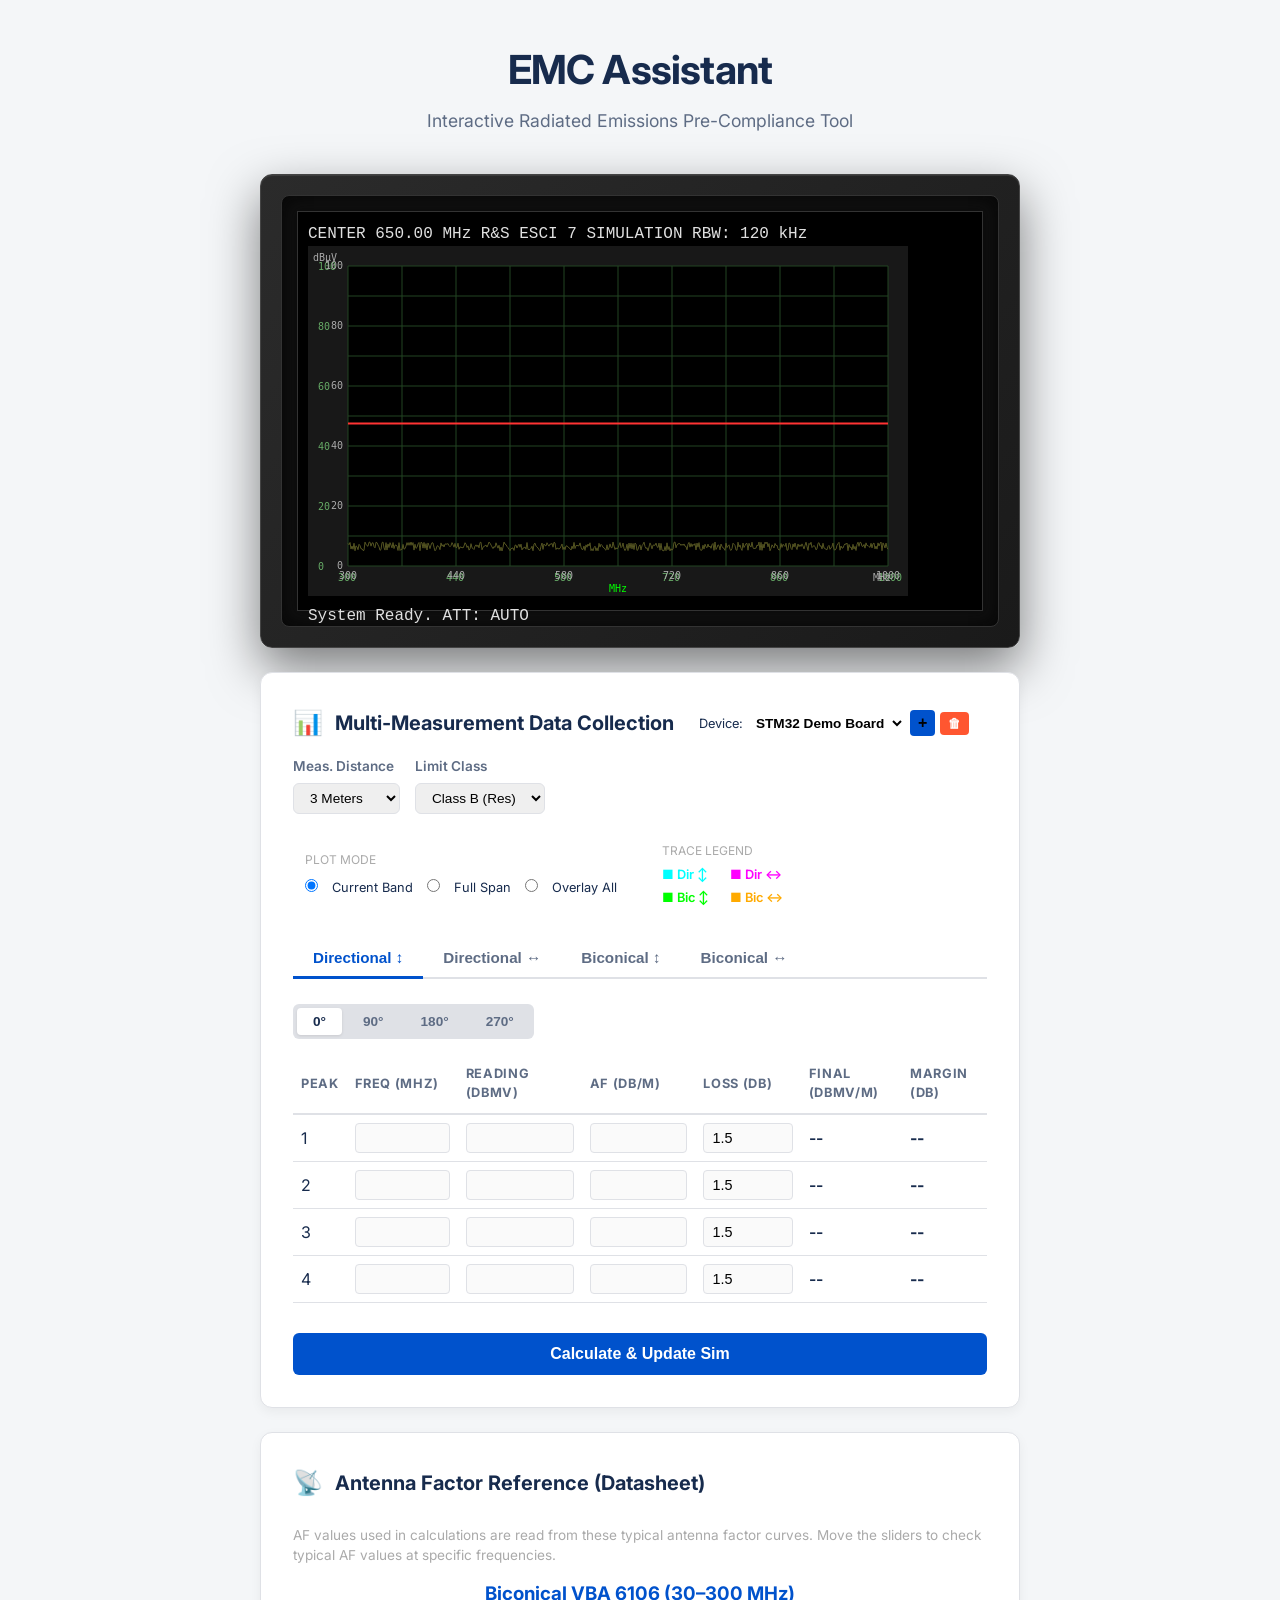
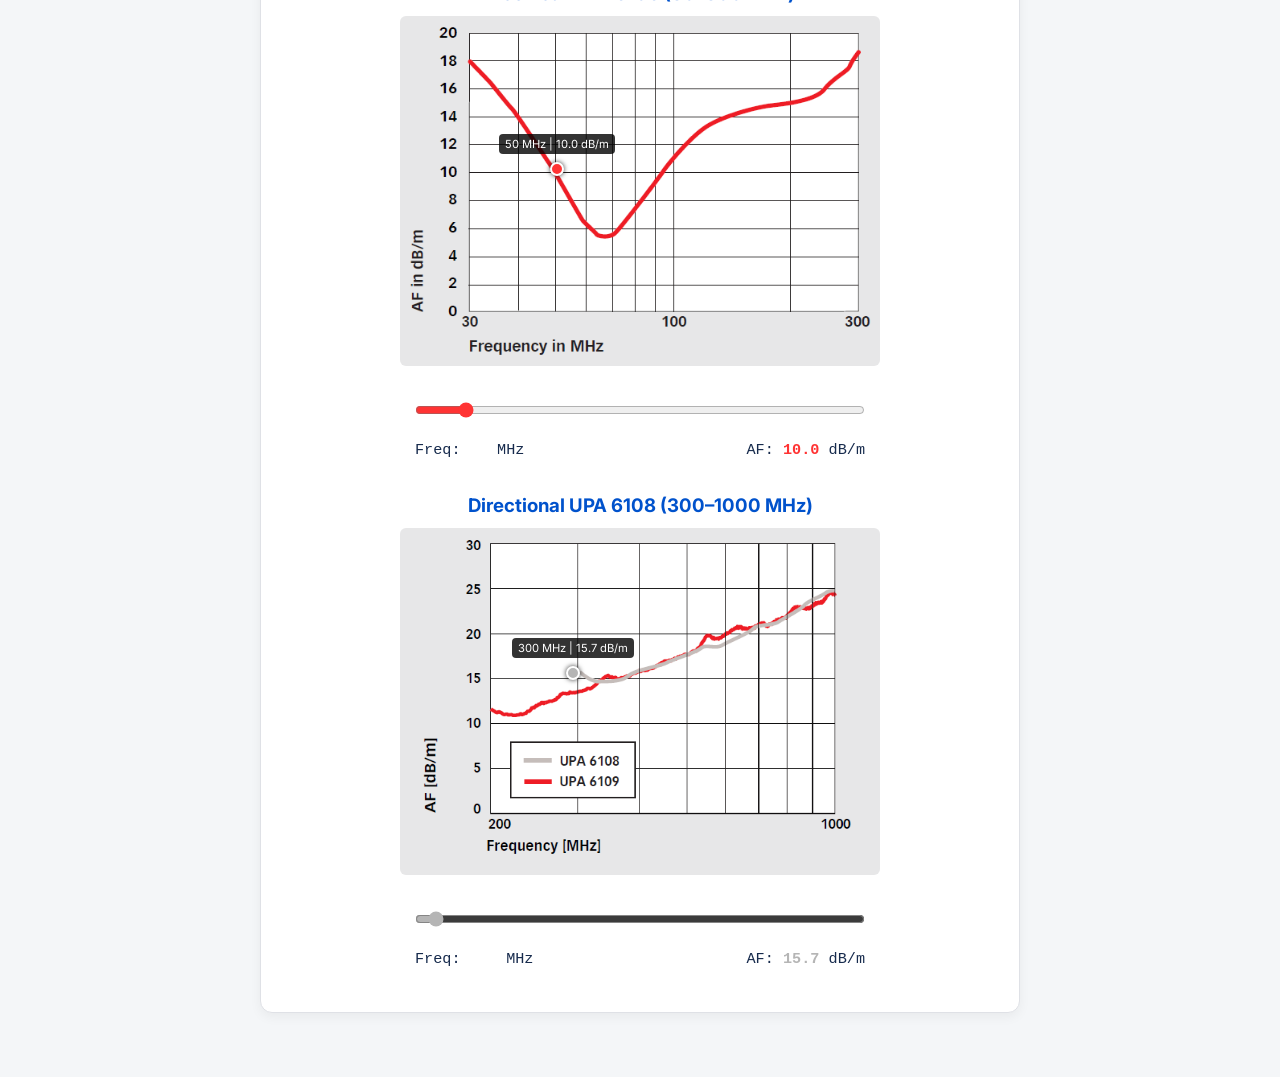
==== commit 2850b385: "Some refining Removed some useless features and included AF graphs as well as data I've collected so" ====
--- a/index.html
+++ b/index.html
@@ -47,10 +47,10 @@
 
         <!-- 16-Point Multi-Measurement Data Collection -->
         <div class="card">
-            <div style="display: flex; justify-content: space-between; align-items: flex-end; margin-bottom: 24px;">
-                <div>
-                    <div style="display: flex; align-items: center; gap: 15px; margin-bottom: 15px;">
-                        <h2 style="margin: 0;"><span class="icon">📊</span> Multi-Measurement Data Collection</h2>
+            <div style="display: flex; justify-content: space-between; align-items: flex-start; margin-bottom: 24px; flex-wrap: wrap; gap: 20px;">
+                <div style="flex: 1; min-width: 300px;">
+                    <div style="display: flex; align-items: center; gap: 15px; margin-bottom: 15px; flex-wrap: wrap;">
+                        <h2 style="margin: 0; white-space: nowrap;"><span class="icon">📊</span> Multi-Measurement Data Collection</h2>
                         <div style="display: flex; gap: 5px; align-items: center; background: var(--surface); padding: 5px; border-radius: 6px; border: 1px solid var(--border);">
                             <label style="margin:0; font-size: 0.8rem; padding-left: 5px;">Device:</label>
                             <select id="device-selector" style="background: var(--bg); border: 1px solid var(--border); padding: 4px; font-size: 0.85rem; font-weight: 600; min-width: 150px; border-radius: 4px;">
@@ -78,16 +78,18 @@
                     </div>
                 </div>
                 
-                <div style="display: flex; gap: 20px; align-items: stretch; border: 1px solid var(--border); padding: 8px 12px; border-radius: 6px; background: var(--surface);">
+                <div style="display: flex; gap: 20px; align-items: stretch; border: 1px solid var(--border); padding: 8px 12px; border-radius: 6px; background: var(--surface); flex-wrap: wrap;">
                      <div style="display: flex; flex-direction: column; justify-content: center;">
                          <label style="font-size: 0.75rem; color: #aaa; margin-bottom: 5px; text-transform: uppercase;">Plot Mode</label>
                          <div class="toggle-group" style="width: auto;">
                              <input type="radio" id="plot-active" name="plot-mode" value="active" checked>
-                             <label for="plot-active" class="toggle-btn" style="padding: 6px 10px; font-size: 0.8rem;">Active Tab (Band)</label>
+                             <label for="plot-active" class="toggle-btn" style="padding: 6px 10px; font-size: 0.8rem;">Current Band</label>
+                             
                              <input type="radio" id="plot-active-full" name="plot-mode" value="active-full">
-                             <label for="plot-active-full" class="toggle-btn" style="padding: 6px 10px; font-size: 0.8rem;">Active Tab (Full 30-1G)</label>
+                             <label for="plot-active-full" class="toggle-btn" style="padding: 6px 10px; font-size: 0.8rem;">Full Span</label>
+                             
                              <input type="radio" id="plot-all" name="plot-mode" value="all">
-                             <label for="plot-all" class="toggle-btn" style="padding: 6px 10px; font-size: 0.8rem;">Overlay All 16 (Full)</label>
+                             <label for="plot-all" class="toggle-btn" style="padding: 6px 10px; font-size: 0.8rem;">Overlay All</label>
                          </div>
                      </div>
                      <div style="border-left: 1px solid var(--border); padding-left: 15px; display: flex; flex-direction: column; justify-content: center;">
@@ -234,61 +236,53 @@
             
             <button class="primary-btn" id="calc-table-btn" style="margin-top: 20px;">Calculate & Update Sim</button>
         </div>
+
+        <!-- Antenna Factor Reference Graphs -->
         <div class="card">
-            <h2><span class="icon">📝</span> Measurement Procedure</h2>
-            <div class="progress-bar">
-                <div class="progress-fill" id="progress-fill"></div>
-            </div>
-
-            <div class="checklist-group">
-                <h3>1. Setup & Validation</h3>
-                <div class="checkbox-item">
-                    <input type="checkbox" data-id="1">
-                    <span>Verify Ambient Noise (Receiver scan with Antenna disconnected / terminated)</span>
-                </div>
-                <div class="checkbox-item">
-                    <input type="checkbox" data-id="2">
-                    <span>Connect Antenna (e.g., Teseq UPA 6108) to Receiver RF Input</span>
-                </div>
-                <div class="checkbox-item">
-                    <input type="checkbox" data-id="3">
-                    <span>Check Setup Photos for cable routing (minimize loops)</span>
-                </div>
-            </div>
-
-            <div class="checklist-group">
-                <h3>2. Receiver Config (ESCI 7)</h3>
-                <div class="checkbox-item">
-                    <input type="checkbox" data-id="4">
-                    <span>Set Frequency Range (Start/Stop) or Span (30-1000 MHz)</span>
-                </div>
-                <div class="checkbox-item">
-                    <input type="checkbox" data-id="5">
-                    <span>Set RBW = 120 kHz (Standard for CISPR 30M-1G)</span>
-                </div>
-                <div class="checkbox-item">
-                    <input type="checkbox" data-id="6">
-                    <span>Select Detector: Peak (fast scan) or Quasi-Peak (final)</span>
-                </div>
-            </div>
-
-            <div class="checklist-group">
-                <h3>3. Measurement & Maximization</h3>
-                <div class="checkbox-item">
-                    <input type="checkbox" data-id="7">
-                    <span>Scan Height: Move antenna 1m to 4m (Max Hold)</span>
-                </div>
-                <div class="checkbox-item">
-                    <input type="checkbox" data-id="8">
-                    <span>Rotate Turntable: 0 to 360 degrees (find max azimuth)</span>
-                </div>
-                <div class="checkbox-item">
-                    <input type="checkbox" data-id="9">
-                    <span>Check Polarization: Test both Horizontal & Vertical</span>
-                </div>
-                <div class="checkbox-item">
-                    <input type="checkbox" data-id="10">
-                    <span>Final: Perform QP Meas on worst-case frequencies</span>
+            <h2><span class="icon">📡</span> Antenna Factor Reference (Datasheet)</h2>
+            <p style="color: #aaa; font-size: 0.85rem; margin-bottom: 15px;">
+                AF values used in calculations are read from these typical antenna factor curves.
+                Move the sliders to check typical AF values at specific frequencies.
+            </p>
+
+            <div style="display: flex; gap: 20px; flex-wrap: wrap; justify-content: center;">
+                
+                <!-- Biconical Option A Block -->
+                <div style="text-align: center; display: flex; flex-direction: column; width: 480px; max-width: 100%;">
+                    <h3 style="margin-bottom: 8px; color: var(--primary);">Biconical VBA 6106 (30–300 MHz)</h3>
+                    <div style="position: relative; border: 1px solid var(--border); border-radius: 6px; overflow: hidden; margin-bottom: 15px;">
+                        <img src="./VBA 6106 Typical AF.png" alt="Biconical Antenna AF" style="width: 100%; display: block;" />
+                        <div id="bic-dot" style="position: absolute; width: 14px; height: 14px; background-color: #ff3333; border: 2px solid white; border-radius: 50%; pointer-events: none; transform: translate(-50%, 50%); left: 0%; bottom: 0%; display: none; box-shadow: 0 0 5px rgba(0,0,0,0.8); z-index: 10;">
+                            <div id="bic-dot-label" style="position: absolute; bottom: 20px; left: 50%; transform: translateX(-50%); background: rgba(0,0,0,0.8); color: #fff; padding: 2px 6px; border-radius: 4px; font-size: 0.7rem; white-space: nowrap; border: 1px solid var(--border);">-- MHz</div>
+                        </div>
+                    </div>
+                    
+                    <div class="input-group" style="padding: 10px 15px; background: var(--surface); border: 1px solid var(--border); border-radius: 6px; text-align: left;">
+                        <input type="range" id="bic-slider" min="30" max="300" value="50" step="1" style="width: 100%; accent-color: #ff3333; margin-bottom: 10px;">
+                        <div style="display: flex; justify-content: space-between; font-family: monospace; font-size: 0.95rem;">
+                            <span>Freq: <strong id="bic-f-readout" style="color: #fff;">50</strong> MHz</span>
+                            <span>AF: <strong id="bic-af-readout" style="color: #ff3333;">--</strong> dB/m</span>
+                        </div>
+                    </div>
+                </div>
+
+                <!-- Directional Option A Block -->
+                <div style="text-align: center; display: flex; flex-direction: column; width: 480px; max-width: 100%;">
+                    <h3 style="margin-bottom: 8px; color: var(--primary);">Directional UPA 6108 (300–1000 MHz)</h3>
+                    <div style="position: relative; border: 1px solid var(--border); border-radius: 6px; overflow: hidden; margin-bottom: 15px;">
+                        <img src="./UPA 6108 Typical AF .png" alt="Directional UPA 6108 AF" style="width: 100%; display: block;" />
+                        <div id="dir-dot" style="position: absolute; width: 14px; height: 14px; background-color: #b5b5b5; border: 2px solid white; border-radius: 50%; pointer-events: none; transform: translate(-50%, 50%); left: 0%; bottom: 0%; display: none; box-shadow: 0 0 5px rgba(0,0,0,0.8); z-index: 10;">
+                            <div id="dir-dot-label" style="position: absolute; bottom: 20px; left: 50%; transform: translateX(-50%); background: rgba(0,0,0,0.8); color: #fff; padding: 2px 6px; border-radius: 4px; font-size: 0.7rem; white-space: nowrap; border: 1px solid var(--border);">-- MHz</div>
+                        </div>
+                    </div>
+
+                    <div class="input-group" style="padding: 10px 15px; background: var(--surface); border: 1px solid var(--border); border-radius: 6px; text-align: left;">
+                        <input type="range" id="dir-slider" min="300" max="1000" value="300" step="1" style="width: 100%; accent-color: #b5b5b5; margin-bottom: 10px;">
+                        <div style="display: flex; justify-content: space-between; font-family: monospace; font-size: 0.95rem;">
+                            <span>Freq: <strong id="dir-f-readout" style="color: #fff;">300</strong> MHz</span>
+                            <span>AF: <strong id="dir-af-readout" style="color: #b5b5b5;">--</strong> dB/m</span>
+                        </div>
+                    </div>
                 </div>
             </div>
         </div>
@@ -296,5 +290,4 @@
 
     <script src="app.js"></script>
 </body>
-
 </html>
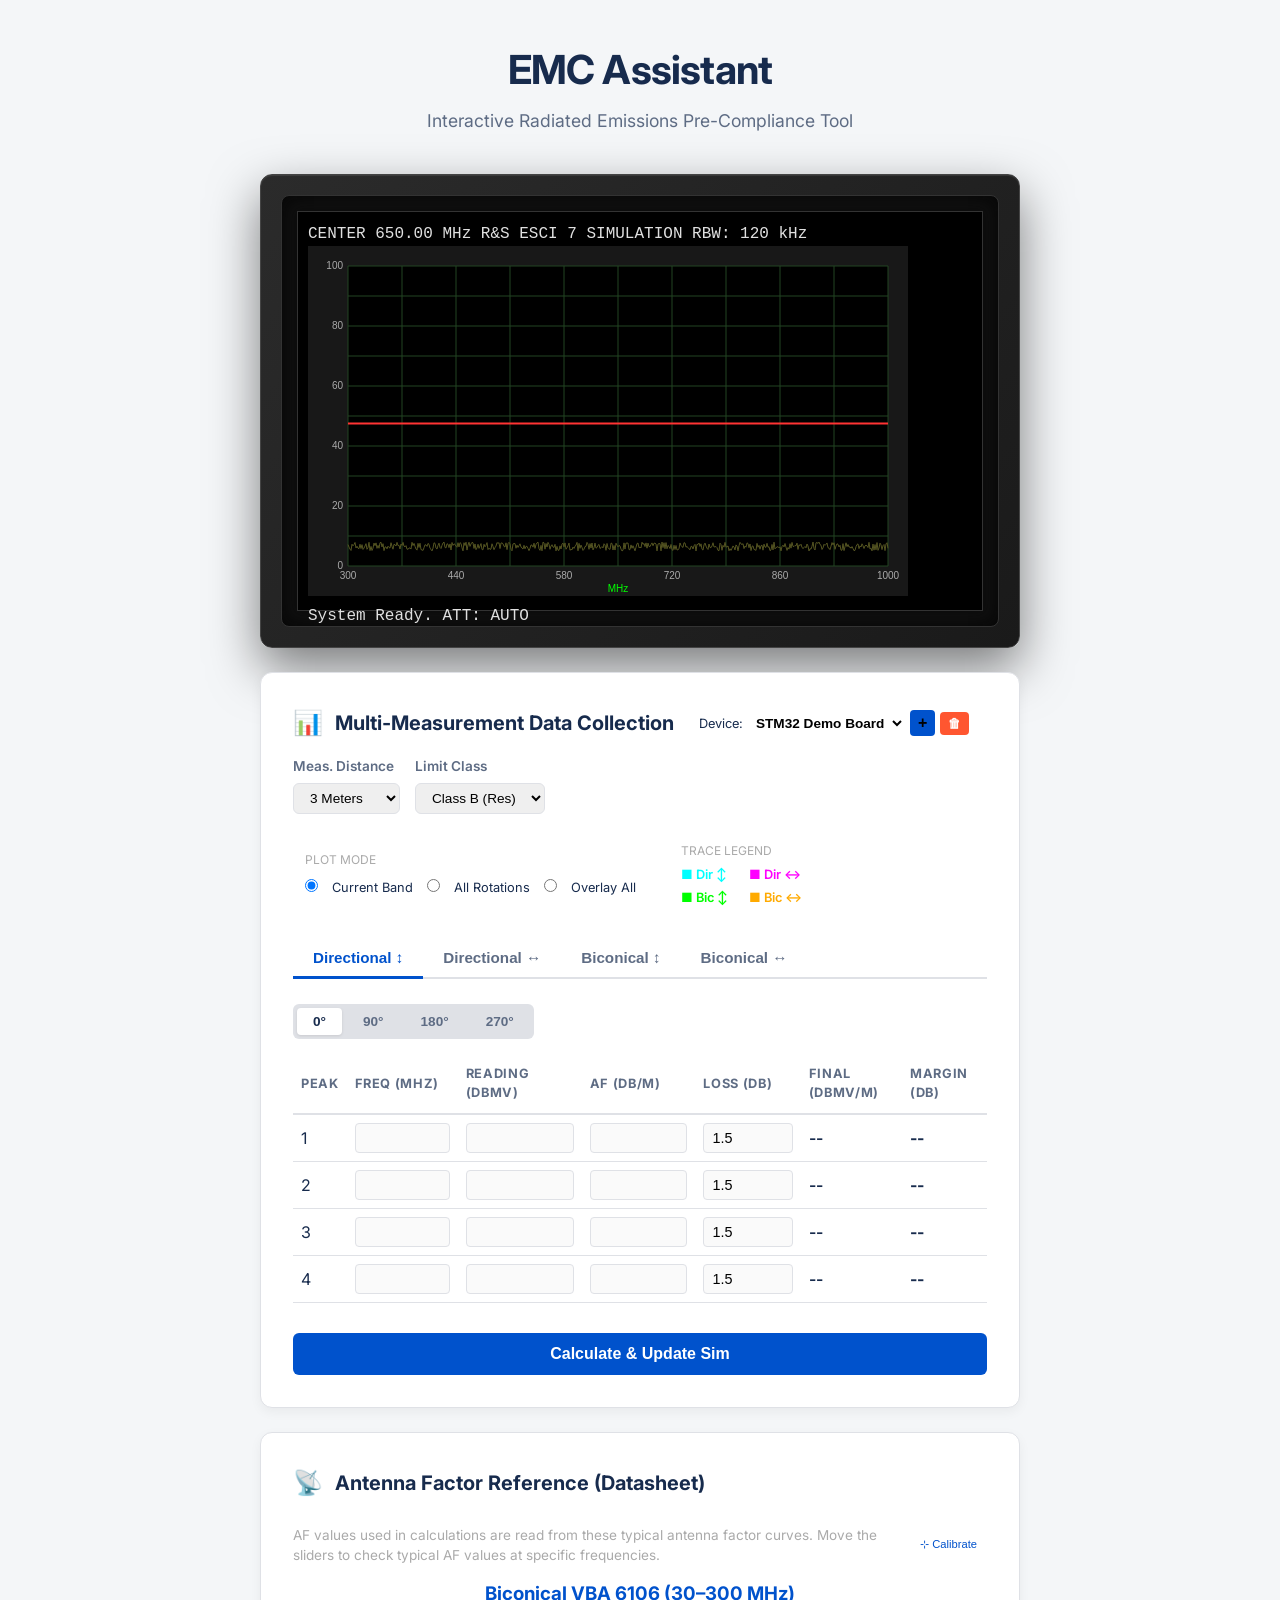
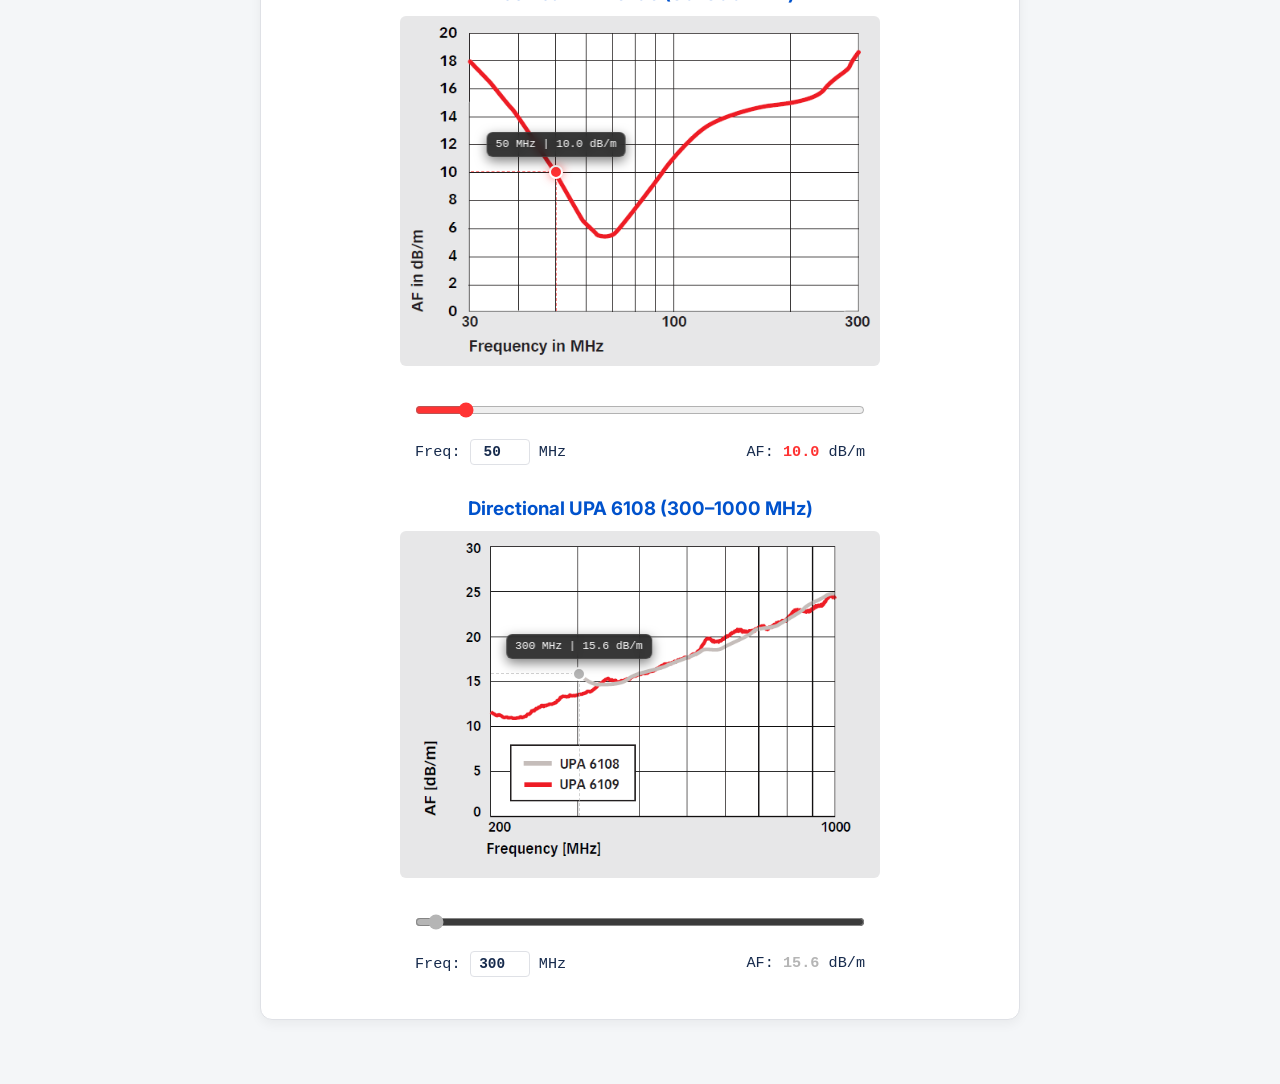
==== commit 61e1735d: "AF section fixed Dots now follow the line using calibration tool and opus agent. simulation screen a" ====
--- a/index.html
+++ b/index.html
@@ -86,7 +86,7 @@
                              <label for="plot-active" class="toggle-btn" style="padding: 6px 10px; font-size: 0.8rem;">Current Band</label>
                              
                              <input type="radio" id="plot-active-full" name="plot-mode" value="active-full">
-                             <label for="plot-active-full" class="toggle-btn" style="padding: 6px 10px; font-size: 0.8rem;">Full Span</label>
+                             <label for="plot-active-full" class="toggle-btn" style="padding: 6px 10px; font-size: 0.8rem;">All Rotations</label>
                              
                              <input type="radio" id="plot-all" name="plot-mode" value="all">
                              <label for="plot-all" class="toggle-btn" style="padding: 6px 10px; font-size: 0.8rem;">Overlay All</label>
@@ -240,27 +240,32 @@
         <!-- Antenna Factor Reference Graphs -->
         <div class="card">
             <h2><span class="icon">📡</span> Antenna Factor Reference (Datasheet)</h2>
-            <p style="color: #aaa; font-size: 0.85rem; margin-bottom: 15px;">
-                AF values used in calculations are read from these typical antenna factor curves.
-                Move the sliders to check typical AF values at specific frequencies.
-            </p>
+            <div style="display: flex; justify-content: space-between; align-items: center; margin-bottom: 15px;">
+                <p style="color: #aaa; font-size: 0.85rem; margin: 0;">
+                    AF values used in calculations are read from these typical antenna factor curves.
+                    Move the sliders to check typical AF values at specific frequencies.
+                </p>
+                <button id="toggle-calibration" style="background: var(--surface); color: var(--primary); border: 1px solid var(--border); padding: 4px 10px; border-radius: 4px; cursor: pointer; font-size: 0.7rem; white-space: nowrap;">⊹ Calibrate</button>
+            </div>
 
             <div style="display: flex; gap: 20px; flex-wrap: wrap; justify-content: center;">
                 
                 <!-- Biconical Option A Block -->
                 <div style="text-align: center; display: flex; flex-direction: column; width: 480px; max-width: 100%;">
                     <h3 style="margin-bottom: 8px; color: var(--primary);">Biconical VBA 6106 (30–300 MHz)</h3>
-                    <div style="position: relative; border: 1px solid var(--border); border-radius: 6px; overflow: hidden; margin-bottom: 15px;">
-                        <img src="./VBA 6106 Typical AF.png" alt="Biconical Antenna AF" style="width: 100%; display: block;" />
-                        <div id="bic-dot" style="position: absolute; width: 14px; height: 14px; background-color: #ff3333; border: 2px solid white; border-radius: 50%; pointer-events: none; transform: translate(-50%, 50%); left: 0%; bottom: 0%; display: none; box-shadow: 0 0 5px rgba(0,0,0,0.8); z-index: 10;">
-                            <div id="bic-dot-label" style="position: absolute; bottom: 20px; left: 50%; transform: translateX(-50%); background: rgba(0,0,0,0.8); color: #fff; padding: 2px 6px; border-radius: 4px; font-size: 0.7rem; white-space: nowrap; border: 1px solid var(--border);">-- MHz</div>
+                    <div style="position: relative; border: 1px solid var(--border); border-radius: 6px; margin-bottom: 15px;">
+                        <img src="./VBA 6106 Typical AF.png" alt="Biconical Antenna AF" style="width: 100%; display: block; border-radius: 6px;" />
+                        <div id="bic-crosshair-v" style="position:absolute; width:0; border-left:1px dashed rgba(255,51,51,0.6); left:0; display:none; pointer-events:none; z-index:9;"></div>
+                        <div id="bic-crosshair-h" style="position:absolute; height:0; border-top:1px dashed rgba(255,51,51,0.6); bottom:0; display:none; pointer-events:none; z-index:9;"></div>
+                        <div id="bic-dot" style="position: absolute; width: 14px; height: 14px; background-color: #ff3333; border: 2px solid white; border-radius: 50%; pointer-events: none; transform: translate(-50%, 50%); left: 0%; bottom: 0%; display: none; box-shadow: 0 0 10px rgba(255,51,51,0.6); z-index: 10;">
+                            <div id="bic-dot-label" style="position: absolute; bottom: 20px; left: 50%; transform: translateX(-50%); background: rgba(20,20,20,0.85); backdrop-filter: blur(4px); color: #fff; padding: 3px 8px; border-radius: 6px; font-size: 0.7rem; white-space: nowrap; border: 1px solid rgba(255,255,255,0.1); box-shadow: 0 4px 12px rgba(0,0,0,0.5); font-family: monospace;">-- MHz</div>
                         </div>
                     </div>
                     
                     <div class="input-group" style="padding: 10px 15px; background: var(--surface); border: 1px solid var(--border); border-radius: 6px; text-align: left;">
                         <input type="range" id="bic-slider" min="30" max="300" value="50" step="1" style="width: 100%; accent-color: #ff3333; margin-bottom: 10px;">
-                        <div style="display: flex; justify-content: space-between; font-family: monospace; font-size: 0.95rem;">
-                            <span>Freq: <strong id="bic-f-readout" style="color: #fff;">50</strong> MHz</span>
+                        <div style="display: flex; justify-content: space-between; align-items: center; font-family: monospace; font-size: 0.95rem;">
+                            <span>Freq: <input type="number" id="bic-f-input" min="30" max="300" value="50" step="1" style="width: 60px; background: #fff; color: #172b4d; border: 1px solid #dfe1e6; border-radius: 4px; padding: 4px 6px; font-family: monospace; font-size: 0.9rem; text-align: center; font-weight: bold;"> MHz</span>
                             <span>AF: <strong id="bic-af-readout" style="color: #ff3333;">--</strong> dB/m</span>
                         </div>
                     </div>
@@ -269,17 +274,19 @@
                 <!-- Directional Option A Block -->
                 <div style="text-align: center; display: flex; flex-direction: column; width: 480px; max-width: 100%;">
                     <h3 style="margin-bottom: 8px; color: var(--primary);">Directional UPA 6108 (300–1000 MHz)</h3>
-                    <div style="position: relative; border: 1px solid var(--border); border-radius: 6px; overflow: hidden; margin-bottom: 15px;">
-                        <img src="./UPA 6108 Typical AF .png" alt="Directional UPA 6108 AF" style="width: 100%; display: block;" />
-                        <div id="dir-dot" style="position: absolute; width: 14px; height: 14px; background-color: #b5b5b5; border: 2px solid white; border-radius: 50%; pointer-events: none; transform: translate(-50%, 50%); left: 0%; bottom: 0%; display: none; box-shadow: 0 0 5px rgba(0,0,0,0.8); z-index: 10;">
-                            <div id="dir-dot-label" style="position: absolute; bottom: 20px; left: 50%; transform: translateX(-50%); background: rgba(0,0,0,0.8); color: #fff; padding: 2px 6px; border-radius: 4px; font-size: 0.7rem; white-space: nowrap; border: 1px solid var(--border);">-- MHz</div>
+                    <div style="position: relative; border: 1px solid var(--border); border-radius: 6px; margin-bottom: 15px;">
+                        <img src="./UPA 6108 Typical AF .png" alt="Directional UPA 6108 AF" style="width: 100%; display: block; border-radius: 6px;" />
+                        <div id="dir-crosshair-v" style="position:absolute; width:0; border-left:1px dashed rgba(181,181,181,0.6); left:0; display:none; pointer-events:none; z-index:9;"></div>
+                        <div id="dir-crosshair-h" style="position:absolute; height:0; border-top:1px dashed rgba(181,181,181,0.6); bottom:0; display:none; pointer-events:none; z-index:9;"></div>
+                        <div id="dir-dot" style="position: absolute; width: 14px; height: 14px; background-color: #b5b5b5; border: 2px solid white; border-radius: 50%; pointer-events: none; transform: translate(-50%, 50%); left: 0%; bottom: 0%; display: none; box-shadow: 0 0 10px rgba(255,255,255,0.4); z-index: 10;">
+                            <div id="dir-dot-label" style="position: absolute; bottom: 20px; left: 50%; transform: translateX(-50%); background: rgba(20,20,20,0.85); backdrop-filter: blur(4px); color: #fff; padding: 3px 8px; border-radius: 6px; font-size: 0.7rem; white-space: nowrap; border: 1px solid rgba(255,255,255,0.1); box-shadow: 0 4px 12px rgba(0,0,0,0.5); font-family: monospace;">-- MHz</div>
                         </div>
                     </div>
 
                     <div class="input-group" style="padding: 10px 15px; background: var(--surface); border: 1px solid var(--border); border-radius: 6px; text-align: left;">
                         <input type="range" id="dir-slider" min="300" max="1000" value="300" step="1" style="width: 100%; accent-color: #b5b5b5; margin-bottom: 10px;">
-                        <div style="display: flex; justify-content: space-between; font-family: monospace; font-size: 0.95rem;">
-                            <span>Freq: <strong id="dir-f-readout" style="color: #fff;">300</strong> MHz</span>
+                        <div style="display: flex; justify-content: space-between; align-items: center; font-family: monospace; font-size: 0.95rem;">
+                            <span>Freq: <input type="number" id="dir-f-input" min="300" max="1000" value="300" step="1" style="width: 60px; background: #fff; color: #172b4d; border: 1px solid #dfe1e6; border-radius: 4px; padding: 4px 6px; font-family: monospace; font-size: 0.9rem; text-align: center; font-weight: bold;"> MHz</span>
                             <span>AF: <strong id="dir-af-readout" style="color: #b5b5b5;">--</strong> dB/m</span>
                         </div>
                     </div>
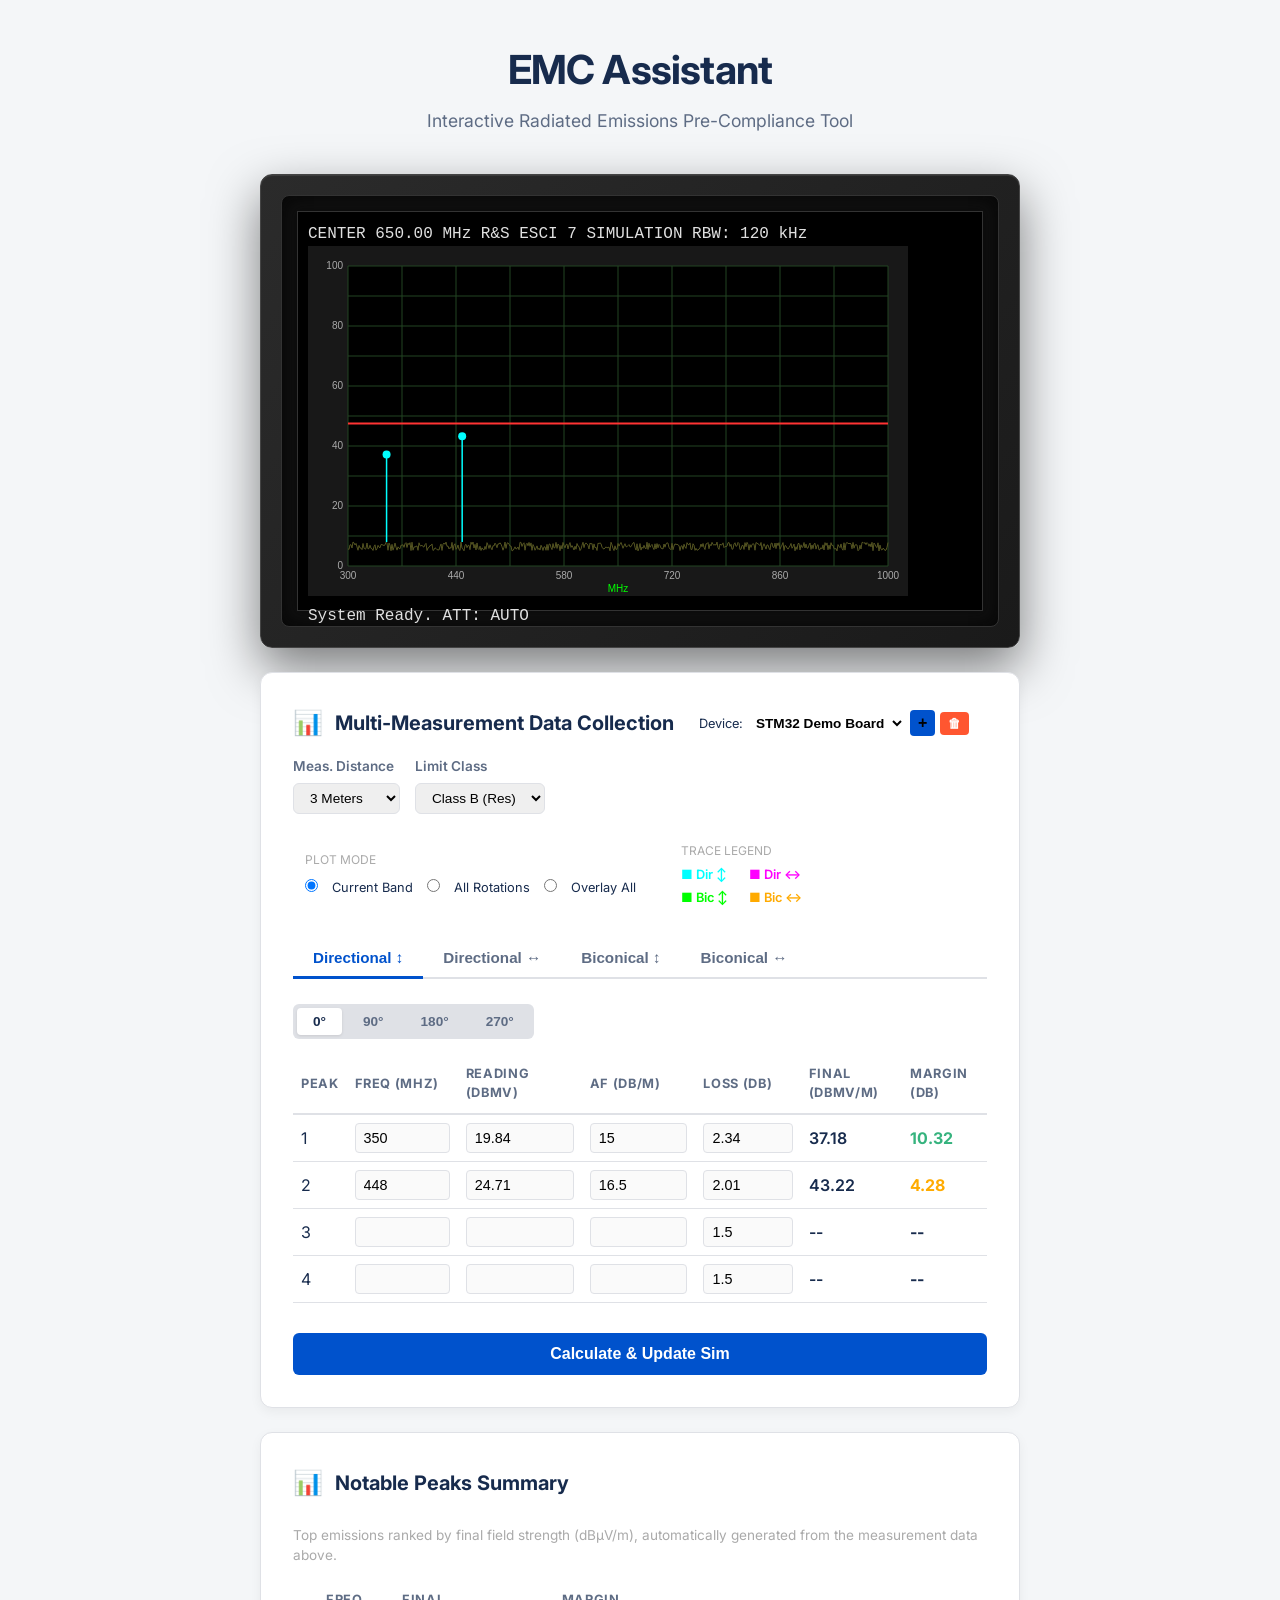
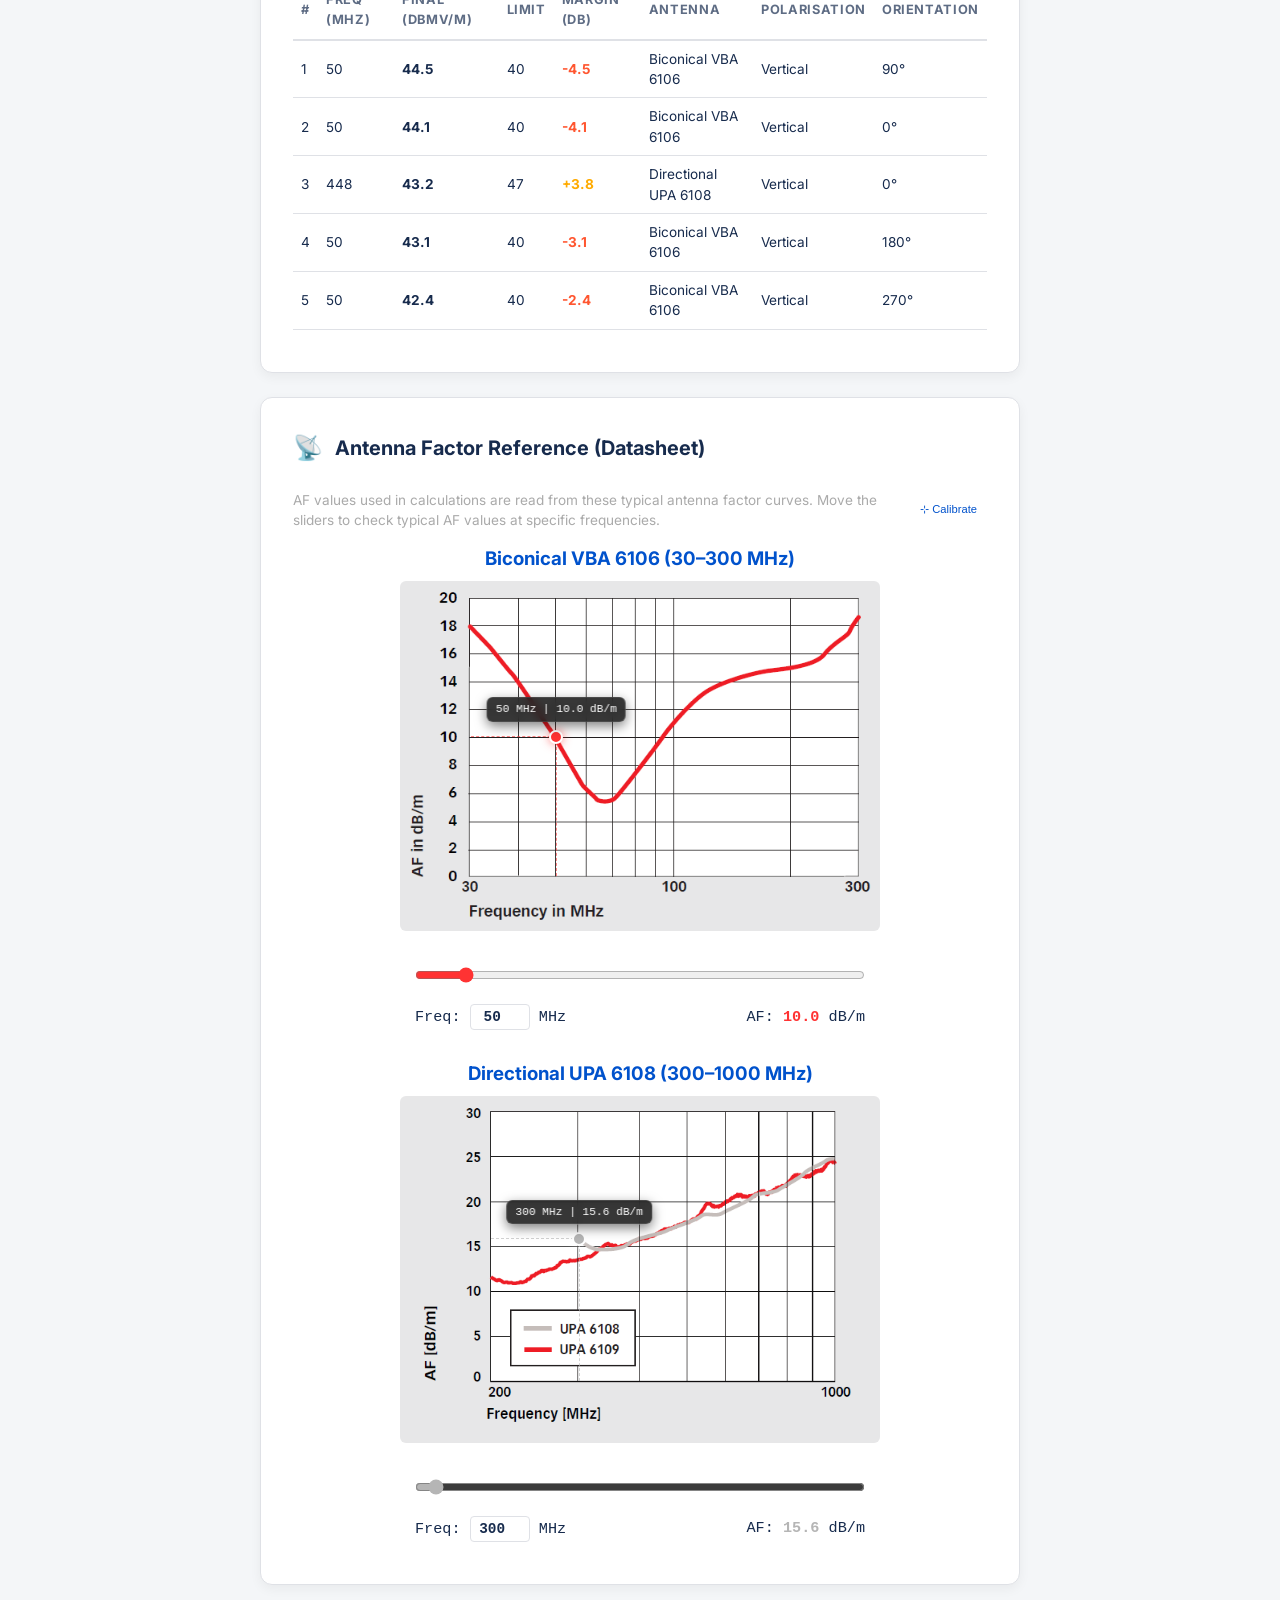
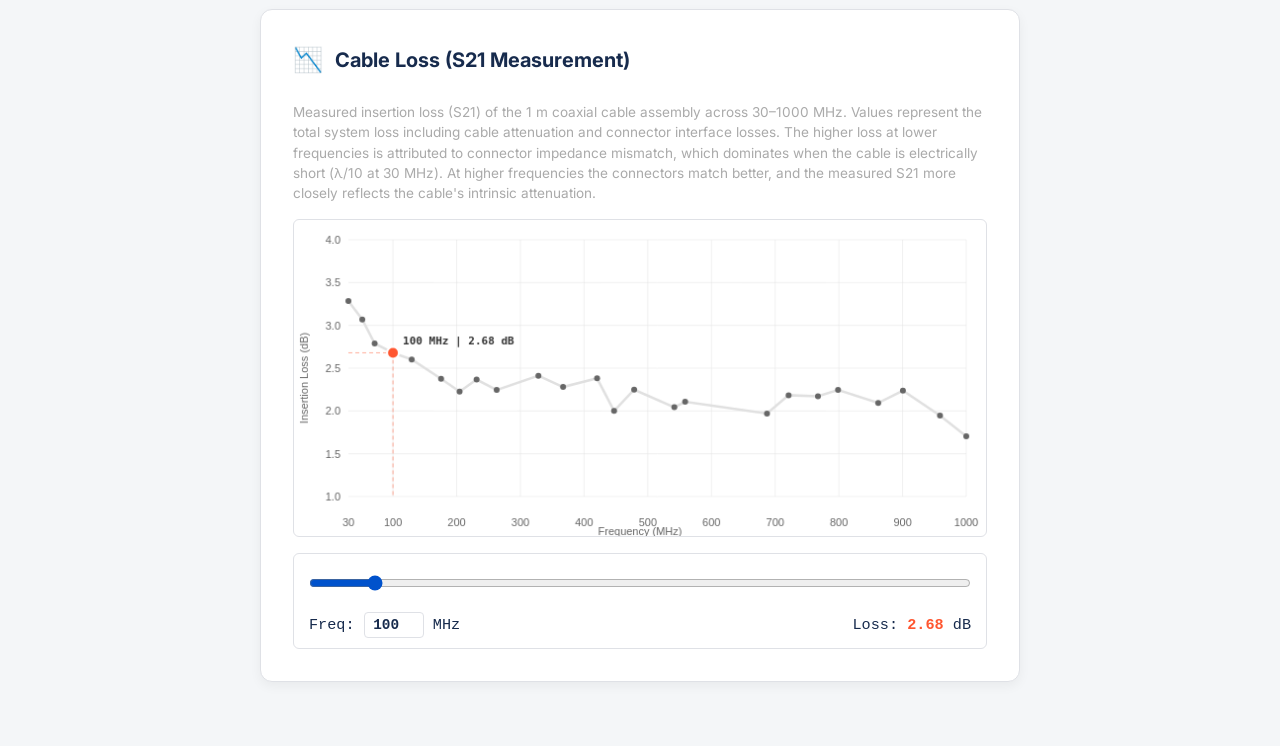
==== commit 18b8b4fc: "STM data finished and extra sections added Made a top-5 notable peaks summary. Added the directional" ====
--- a/index.html
+++ b/index.html
@@ -234,7 +234,17 @@
                 </table>
             </div>
             
+            
             <button class="primary-btn" id="calc-table-btn" style="margin-top: 20px;">Calculate & Update Sim</button>
+        </div>
+
+        <!-- Notable Peaks Summary -->
+        <div class="card">
+            <h2><span class="icon">📊</span> Notable Peaks Summary</h2>
+            <p style="color: #aaa; font-size: 0.85rem; margin-bottom: 15px;">
+                Top emissions ranked by final field strength (dBµV/m), automatically generated from the measurement data above.
+            </p>
+            <div id="notable-peaks-table" style="overflow-x: auto;"></div>
         </div>
 
         <!-- Antenna Factor Reference Graphs -->
@@ -293,6 +303,24 @@
                 </div>
             </div>
         </div>
+
+        <!-- Cable Loss Reference -->
+        <div class="card">
+            <h2><span class="icon">📉</span> Cable Loss (S21 Measurement)</h2>
+            <p style="color: #aaa; font-size: 0.85rem; margin-bottom: 15px;">
+                Measured insertion loss (S21) of the 1 m coaxial cable assembly across 30–1000 MHz. Values represent the total system loss including cable attenuation and connector interface losses. The higher loss at lower frequencies is attributed to connector impedance mismatch, which dominates when the cable is electrically short (λ/10 at 30 MHz). At higher frequencies the connectors match better, and the measured S21 more closely reflects the cable's intrinsic attenuation.
+            </p>
+            <div style="text-align: center;">
+                <canvas id="cable-loss-canvas" width="700" height="320" style="width: 100%; max-width: 700px; border: 1px solid var(--border-color); border-radius: 6px; background: #fff;"></canvas>
+                <div class="input-group" style="padding: 10px 15px; background: var(--card-bg); border: 1px solid var(--border-color); border-radius: 6px; text-align: left; margin-top: 10px; max-width: 700px; margin-left: auto; margin-right: auto;">
+                    <input type="range" id="cable-slider" min="30" max="1000" value="100" step="1" style="width: 100%; accent-color: var(--primary); margin-bottom: 10px;">
+                    <div style="display: flex; justify-content: space-between; align-items: center; font-family: monospace; font-size: 0.95rem;">
+                        <span>Freq: <input type="number" id="cable-f-input" min="30" max="1000" value="100" step="1" style="width: 60px; background: #fff; color: #172b4d; border: 1px solid #dfe1e6; border-radius: 4px; padding: 4px 6px; font-family: monospace; font-size: 0.9rem; text-align: center; font-weight: bold;"> MHz</span>
+                        <span>Loss: <strong id="cable-loss-readout" style="color: var(--danger);">--</strong> dB</span>
+                    </div>
+                </div>
+            </div>
+        </div>
     </div>
 
     <script src="app.js"></script>
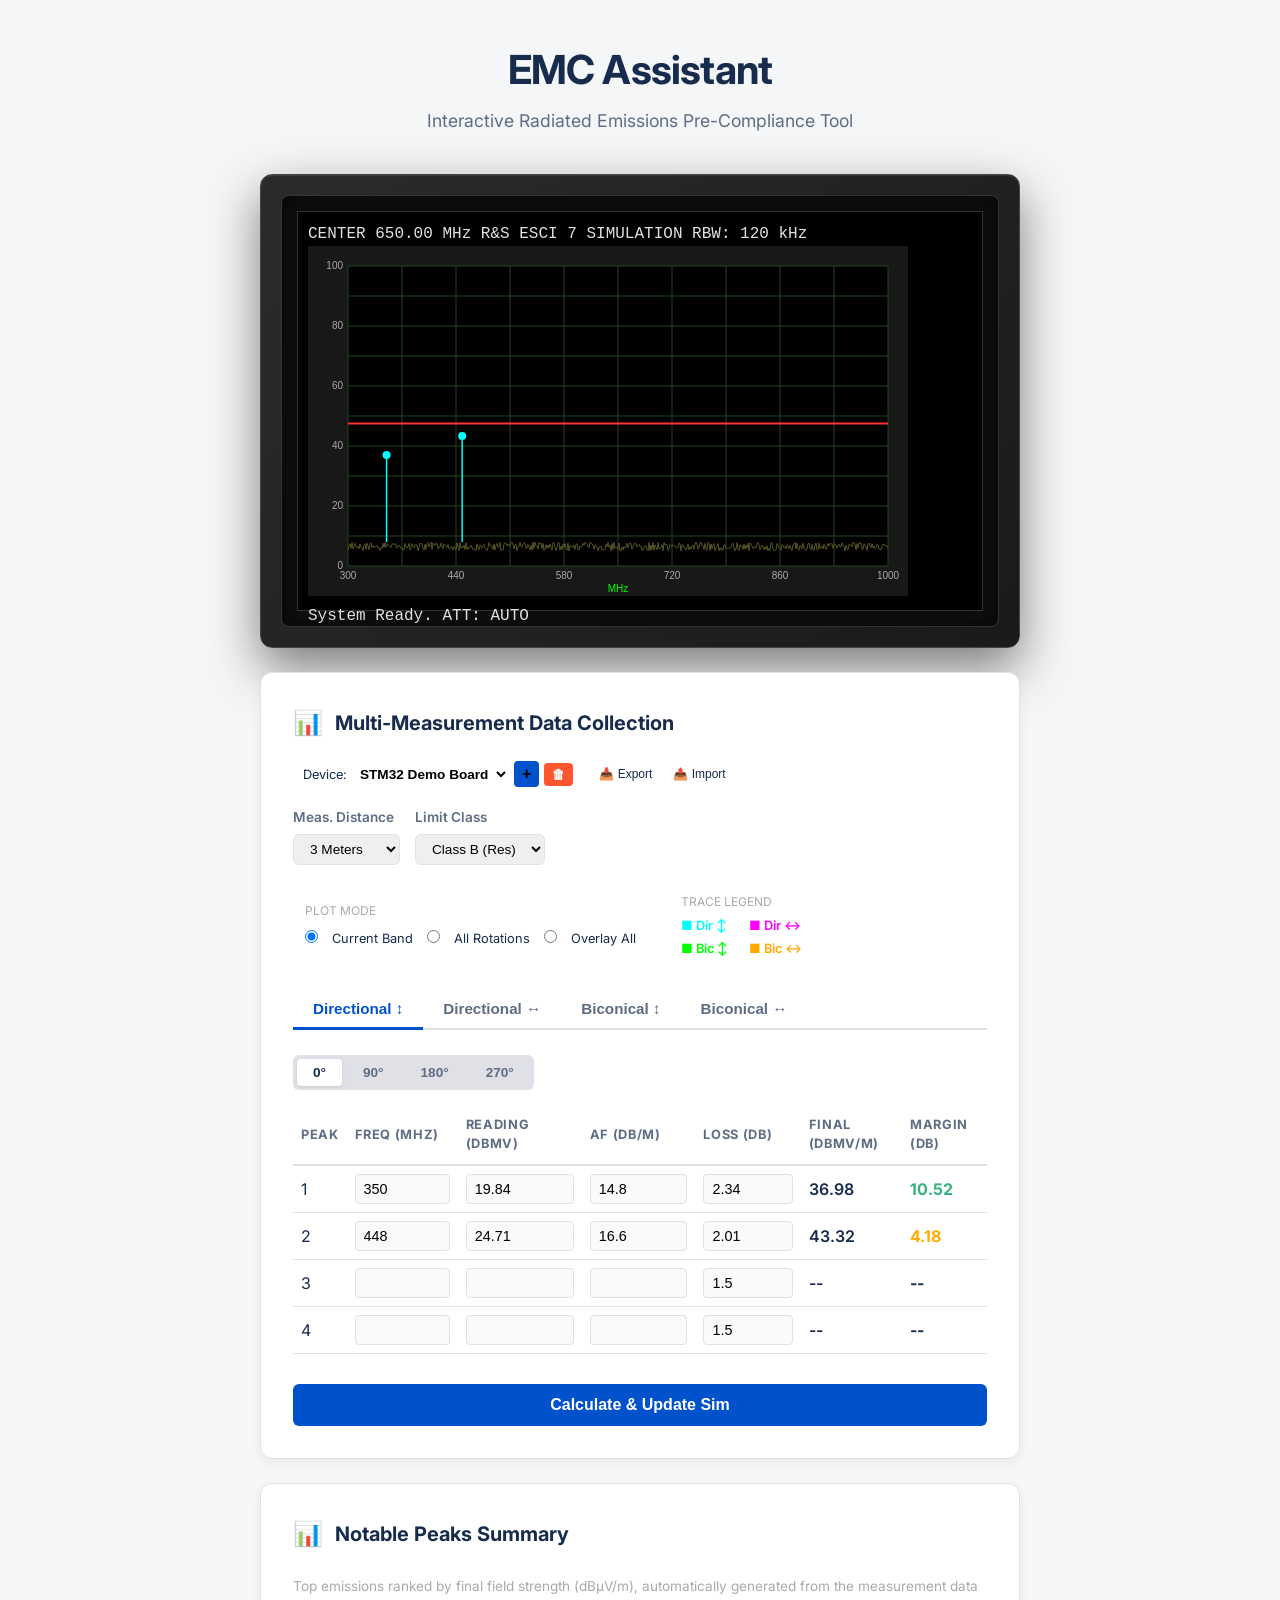
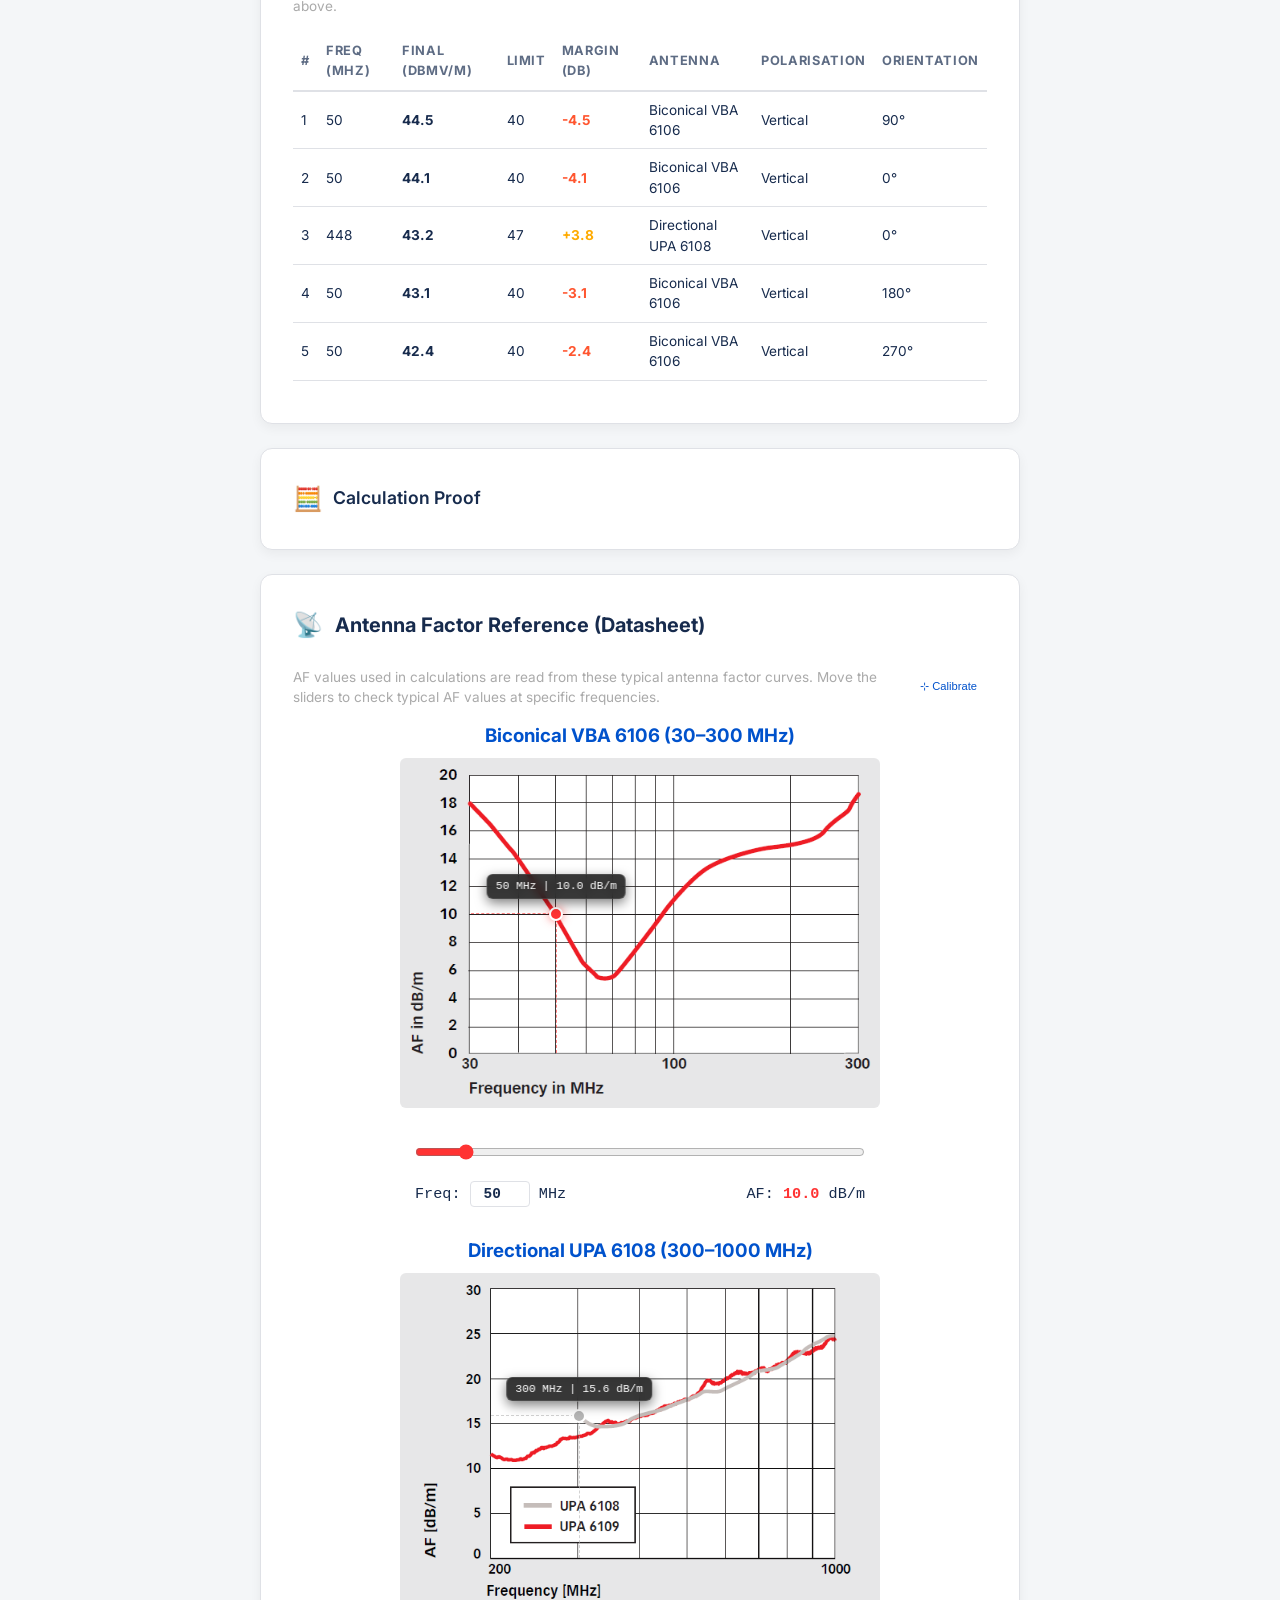
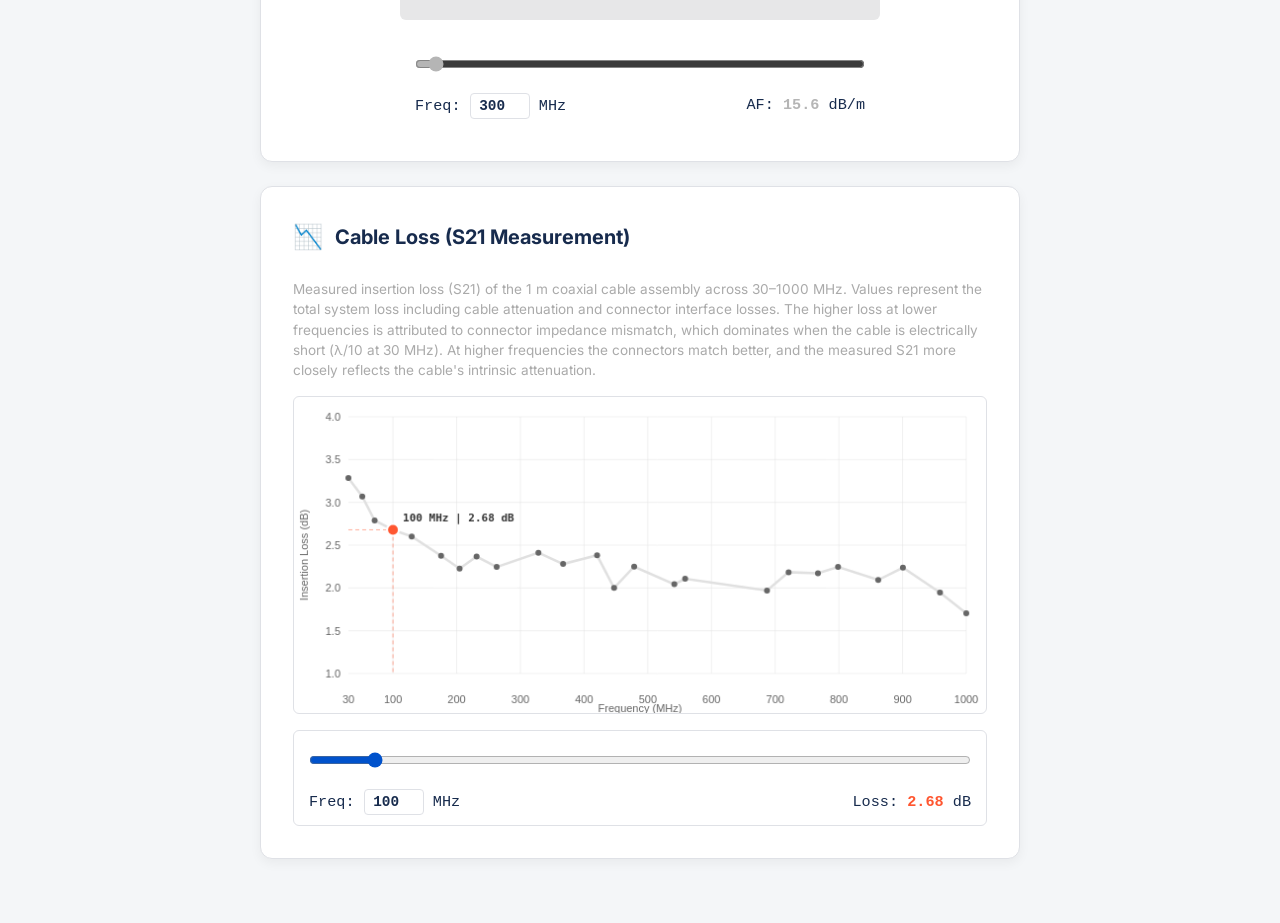
==== commit 64a62174: "Export and import There is now an export and import for the data, data handling can be done without " ====
--- a/index.html
+++ b/index.html
@@ -58,6 +58,10 @@
                             </select>
                             <button id="add-device-btn" style="background: var(--primary); color: #000; border:none; padding: 4px 8px; border-radius: 4px; cursor: pointer; font-size:1rem; font-weight:bold;">+</button>
                             <button id="del-device-btn" style="background: var(--danger); color: #fff; border:none; padding: 4px 8px; border-radius: 4px; cursor: pointer; font-size:0.8rem; font-weight:bold;">🗑</button>
+                            <span style="border-left: 1px solid var(--border); height: 20px; margin: 0 4px;"></span>
+                            <button id="export-data-btn" style="background: var(--surface); color: var(--text-main); border: 1px solid var(--border); padding: 4px 8px; border-radius: 4px; cursor: pointer; font-size: 0.75rem;" title="Export data as JSON">📥 Export</button>
+                            <button id="import-data-btn" style="background: var(--surface); color: var(--text-main); border: 1px solid var(--border); padding: 4px 8px; border-radius: 4px; cursor: pointer; font-size: 0.75rem;" title="Import data from JSON">📤 Import</button>
+                            <input type="file" id="import-file-input" accept=".json" style="display: none;">
                         </div>
                     </div>
                     <div style="display: flex; gap: 15px;">
@@ -247,6 +251,50 @@
             <div id="notable-peaks-table" style="overflow-x: auto;"></div>
         </div>
 
+        <!-- Calculation Proof -->
+        <div class="card">
+            <details id="calc-proof">
+                <summary style="cursor: pointer; font-weight: 600; font-size: 1.1rem; display: flex; align-items: center; gap: 10px; user-select: none;">
+                    <span class="icon">🧮</span> Calculation Proof
+                </summary>
+                <div style="margin-top: 16px; font-size: 0.9rem; line-height: 1.7; color: var(--text-secondary);">
+                    <h3 style="margin-bottom: 8px; color: var(--text-main);">Formula</h3>
+                    <div style="background: var(--bg-color); border: 1px solid var(--border-color); border-radius: 8px; padding: 14px 18px; font-family: monospace; font-size: 0.95rem; margin-bottom: 16px;">
+                        <strong>E (dBµV/m)</strong> = Reading (dBµV) + AF (dB/m) + Cable Loss (dB)
+                    </div>
+                    <p>Where:</p>
+                    <ul style="margin: 8px 0 16px 20px;">
+                        <li><strong>Reading</strong> — Peak amplitude measured on the ESCI 7 receiver (dBµV)</li>
+                        <li><strong>AF</strong> — Antenna Factor from the manufacturer's datasheet curve, interpolated at the measurement frequency (dB/m)</li>
+                        <li><strong>Cable Loss</strong> — Insertion loss (S21) of the 1 m coaxial cable assembly, measured via VNA and interpolated at the measurement frequency (dB)</li>
+                    </ul>
+
+                    <h3 style="margin-bottom: 8px; color: var(--text-main);">CISPR 32 / EN 55032 Radiated Emission Limits (Class B, 3 m)</h3>
+                    <table class="data-table" style="font-size: 0.85rem; margin-bottom: 16px;">
+                        <thead><tr><th>Frequency Range</th><th>Limit (dBµV/m)</th></tr></thead>
+                        <tbody>
+                            <tr><td>30 – 230 MHz</td><td>40</td></tr>
+                            <tr><td>230 – 1000 MHz</td><td>47</td></tr>
+                        </tbody>
+                    </table>
+                    <p style="margin-bottom: 16px;"><strong>Margin (dB)</strong> = Limit − E. A positive margin means the emission is below the limit (pass). A margin ≥ 6 dB provides confidence for full compliance testing.</p>
+
+                    <h3 style="margin-bottom: 8px; color: var(--text-main);">Worked Example</h3>
+                    <div style="background: var(--bg-color); border: 1px solid var(--border-color); border-radius: 8px; padding: 14px 18px; font-family: monospace; font-size: 0.85rem; line-height: 2;">
+                        <strong>Measurement:</strong> Biconical Horizontal, 0° rotation, Peak at 50 MHz<br>
+                        Reading = 24.33 dBµV<br>
+                        AF at 50 MHz = 10.0 dB/m (from VBA 6106 datasheet)<br>
+                        Cable Loss at 50 MHz = 3.09 dB (from S21 measurement)<br>
+                        <br>
+                        <strong>E</strong> = 24.33 + 10.0 + 3.09 = <strong>37.42 dBµV/m</strong><br>
+                        <br>
+                        Limit at 50 MHz (Class B, 3 m) = 40 dBµV/m<br>
+                        <strong>Margin</strong> = 40 − 37.42 = <strong style="color: var(--warning);">+2.58 dB</strong> (pass, but below 6 dB confidence threshold)
+                    </div>
+                </div>
+            </details>
+        </div>
+
         <!-- Antenna Factor Reference Graphs -->
         <div class="card">
             <h2><span class="icon">📡</span> Antenna Factor Reference (Datasheet)</h2>
